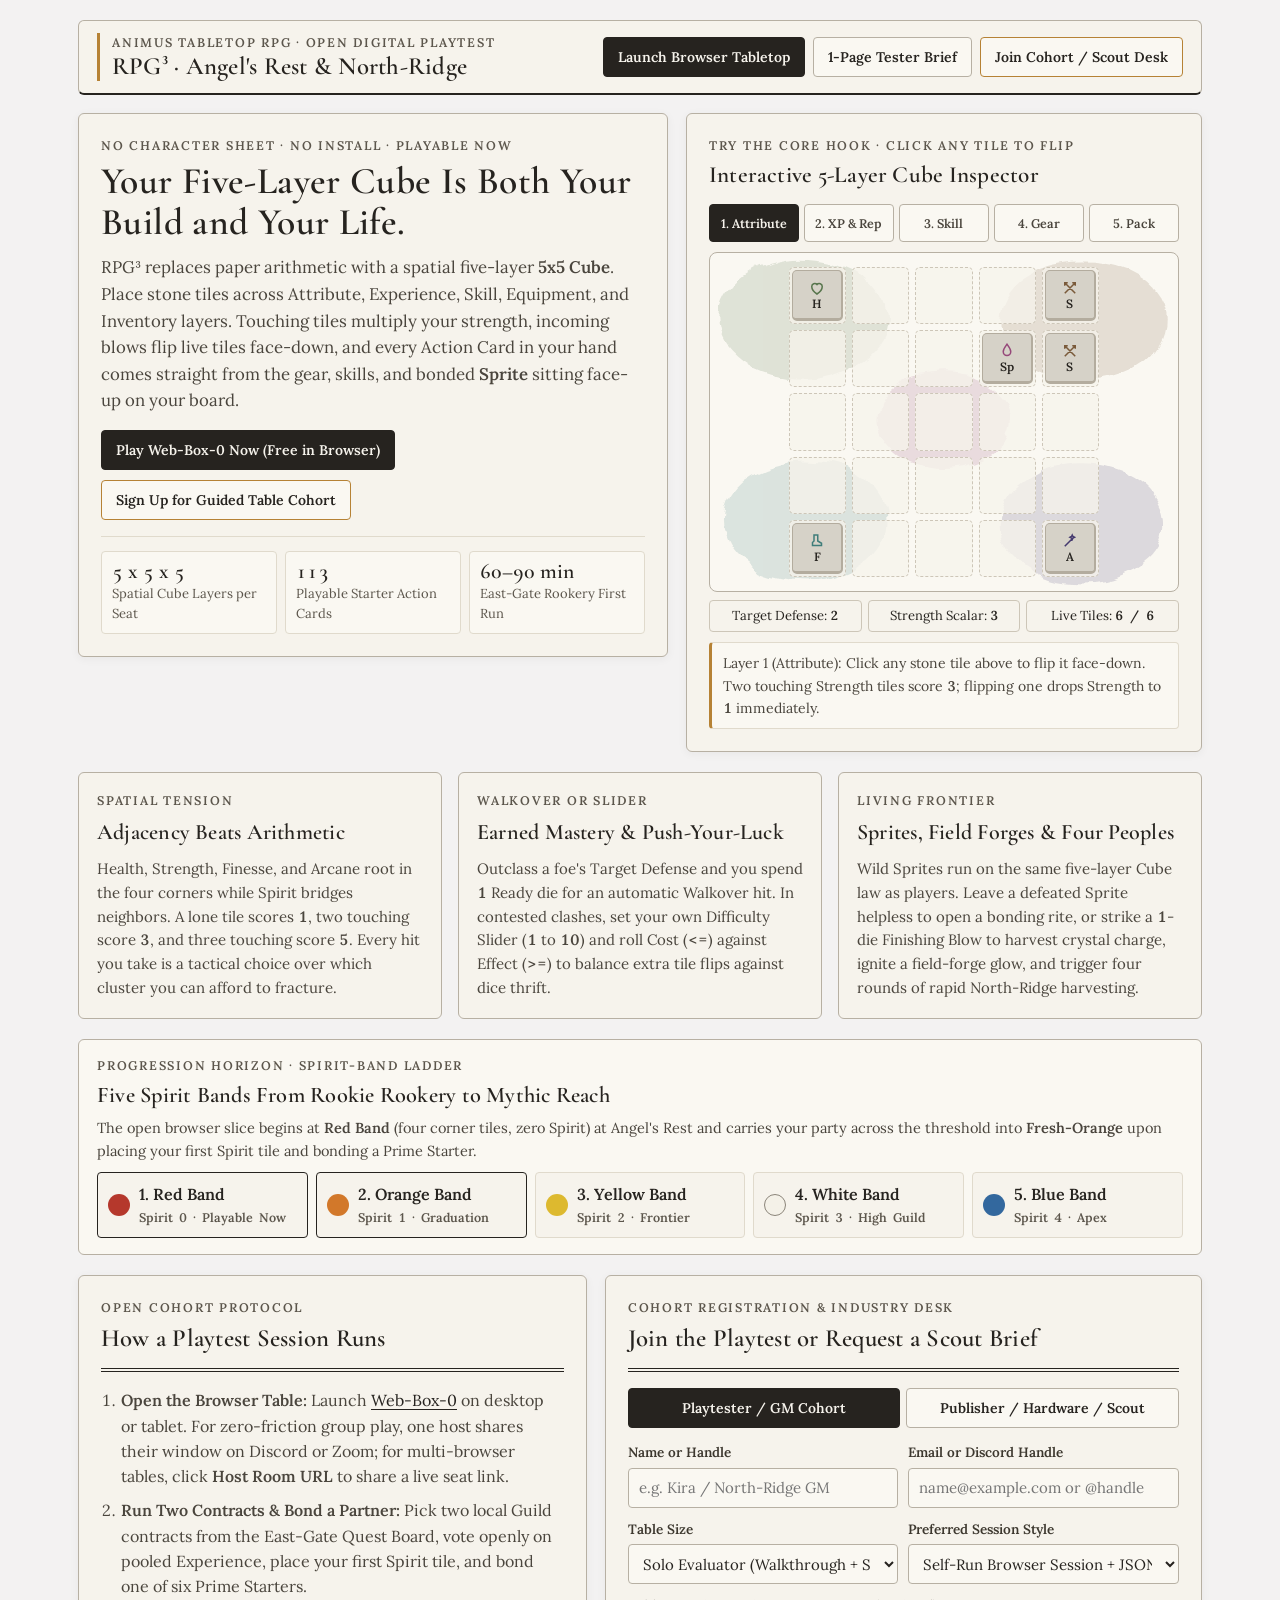
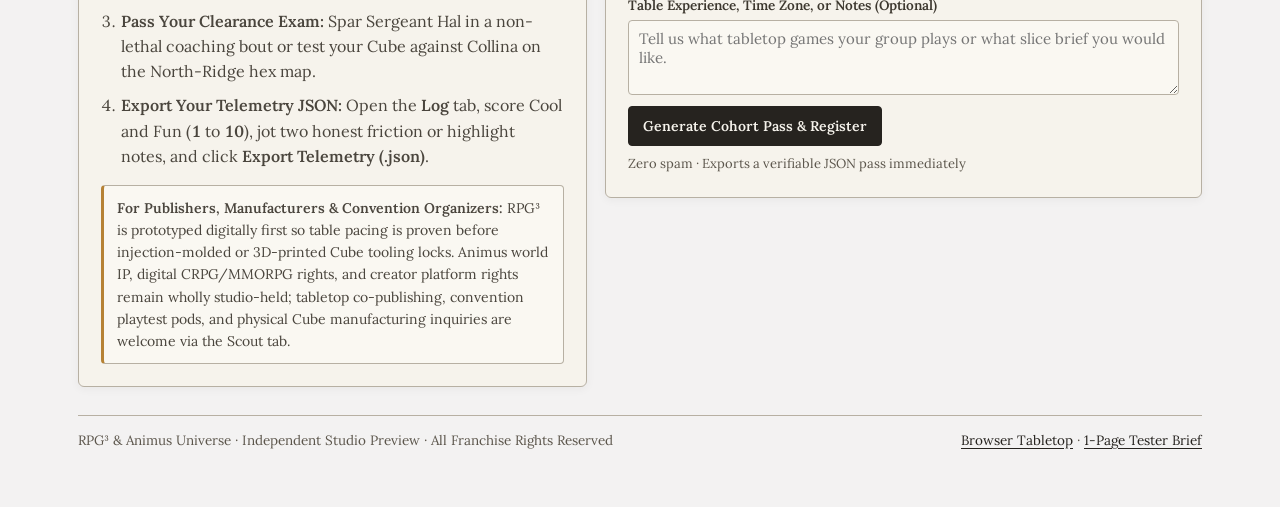
==== join/index.html @ 36eeb9e8 "Deploy RPG³ Web-Box-0 v2.2 + M5 Playtest Funnel (2026-11-26T18:56:14Z)" ====
<!DOCTYPE html>
<html lang="en">
<head>
  <meta charset="utf-8" />
  <meta name="viewport" content="width=device-width, initial-scale=1" />
  <title>RPG³ · Animus Tabletop RPG: Open Browser Playtest &amp; Scout Preview</title>
  <meta
    name="description"
    content="Playtest RPG³ in your browser with zero download. Build on a five-layer 5x5 Cube where tiles are both your stats and your life, bond wild Sprites, and earn East-Gate clearance."
  />
  <link rel="preconnect" href="https://fonts.googleapis.com" />
  <link rel="preconnect" href="https://fonts.gstatic.com" crossorigin />
  <link
    href="https://fonts.googleapis.com/css2?family=Cormorant+Garamond:wght@500;600&amp;family=Lora:ital,wght@0,400;0,500;0,600;1,400&amp;display=swap"
    rel="stylesheet"
  />
  <style>
    /* =========================================================================
       RPG³ Public Playtest & Scout Funnel Stylesheet (docs/20_STYLE_CANON.md v1.12)
       - Fonts: Cormorant Garamond (500, 600) + Lora (400, 500, 600 tnum, italic).
       - Browser Floor: Body >= 15px, Secondary/Controls >= 13px, serif-only typography,
         zero font-weight > 600, zero pure white fills, zero CSS gradients, zero emojis.
       - Antique Gold (#b68235): stroke, rule, and small-caps ornament ONLY.
       - Reserved Spirit-Band hexes: strictly confined to the labeled Band-Ladder box.
       ========================================================================= */
    :root {
      --paper-stock: #f6f3ec;
      --plate-mat: #faf8f2;
      --app-bg: #f3f2f2;
      --tile-stone: #d6d2c8;
      --tile-border: #b3ac9e;
      --frame-line: #b7b0a3;
      --grid-hairline: #cdc6b8;
      --inner-rule: #e0dacc;

      --ink-primary: #26231f;
      --ink-secondary: #4a453d;
      --ink-field: #3d382f;
      --ink-flavor: #5c564c;
      --ink-caption: #8b857a;
      --glyph-spent: #9a958d;
      --accent-gold-stroke: #b68235;

      --attr-h: #57754c;
      --attr-s: #7a5a3a;
      --attr-f: #3f7d7a;
      --attr-a: #453a6e;
      --attr-sp: #96487a;

      --font-display: 'Cormorant Garamond', Georgia, 'Times New Roman', serif;
      --font-body: 'Lora', Georgia, 'Times New Roman', serif;
    }

    *,
    *::before,
    *::after {
      box-sizing: border-box;
    }

    html {
      scroll-behavior: smooth;
    }

    body {
      margin: 0;
      padding: 0;
      background-color: var(--app-bg);
      color: var(--ink-primary);
      font-family: var(--font-body);
      font-size: 16px;
      line-height: 1.58;
      font-weight: 400;
      -webkit-font-smoothing: antialiased;
    }

    h1,
    h2,
    h3,
    h4 {
      font-family: var(--font-display);
      font-weight: 600;
      color: var(--ink-primary);
      margin: 0;
      letter-spacing: 0.01em;
    }

    b,
    strong,
    th {
      font-weight: 600;
    }

    a {
      color: var(--ink-primary);
      text-underline-offset: 3px;
    }

    button,
    input,
    select,
    textarea {
      font-family: var(--font-body);
      font-size: 15px;
      color: var(--ink-primary);
    }

    .tnum {
      font-weight: 600;
      font-variant-numeric: tabular-nums;
      font-feature-settings: 'tnum';
    }

    .page-shell {
      max-width: 1160px;
      margin: 0 auto;
      padding: 20px 18px 56px;
    }

    /* Top Almanac Masthead */
    .top-bar {
      background-color: var(--paper-stock);
      border: 1px solid var(--frame-line);
      border-bottom: 2px solid var(--ink-primary);
      border-radius: 6px;
      padding: 12px 18px;
      display: flex;
      flex-wrap: wrap;
      align-items: center;
      justify-content: space-between;
      gap: 12px;
      margin-bottom: 18px;
    }

    .brand-lockup {
      border-left: 3px solid var(--accent-gold-stroke);
      padding-left: 12px;
    }

    .kicker {
      display: block;
      font-size: 12.5px;
      text-transform: uppercase;
      letter-spacing: 0.14em;
      color: var(--ink-flavor);
      font-weight: 600;
    }

    .brand-title {
      font-size: 1.55rem;
      line-height: 1.12;
    }

    .nav-actions {
      display: flex;
      flex-wrap: wrap;
      gap: 8px;
      align-items: center;
    }

    .btn-canon {
      background-color: var(--plate-mat);
      color: var(--ink-primary);
      border: 1px solid var(--frame-line);
      border-radius: 4px;
      padding: 8px 14px;
      min-height: 40px;
      font-size: 14px;
      font-weight: 600;
      text-decoration: none;
      cursor: pointer;
      display: inline-flex;
      align-items: center;
      justify-content: center;
      gap: 6px;
      transition: background-color 0.14s ease, border-color 0.14s ease;
    }

    .btn-canon:hover {
      background-color: var(--tile-stone);
      border-color: var(--ink-primary);
    }

    .btn-canon-ink {
      background-color: var(--ink-primary);
      color: var(--paper-stock);
      border-color: var(--ink-primary);
    }

    .btn-canon-ink:hover {
      background-color: var(--ink-field);
      color: var(--paper-stock);
      border-color: var(--ink-primary);
    }

    .btn-canon-gold-outline {
      border-color: var(--accent-gold-stroke);
      border-width: 1.5px;
    }

    .btn-canon.is-active {
      background-color: var(--ink-primary);
      color: var(--paper-stock);
      border-color: var(--ink-primary);
    }

    .btn-canon.is-active:hover {
      background-color: var(--ink-field);
      color: var(--paper-stock);
    }

    .double-rule {
      border: 0;
      border-top: 1.5px solid var(--ink-primary);
      border-bottom: 1px solid var(--ink-primary);
      height: 4px;
      margin: 10px 0 16px;
    }

    /* Hero Split: Pitch + Interactive 5-Layer Cube Inspector */
    .hero-grid {
      display: grid;
      grid-template-columns: 1.12fr 0.98fr;
      gap: 18px;
      align-items: start;
      margin-bottom: 20px;
    }

    @media (max-width: 900px) {
      .hero-grid {
        grid-template-columns: 1fr;
      }
    }

    .paper-sheet {
      background-color: var(--paper-stock);
      border: 1px solid var(--frame-line);
      border-radius: 6px;
      padding: 22px;
      box-shadow: 0 2px 10px rgba(38, 35, 31, 0.05);
    }

    .hero-headline {
      font-size: 2.35rem;
      line-height: 1.08;
      margin: 6px 0 12px;
    }

    @media (max-width: 600px) {
      .hero-headline {
        font-size: 1.88rem;
      }
      .paper-sheet {
        padding: 16px;
      }
    }

    .lead-copy {
      font-size: 1.05rem;
      color: var(--ink-secondary);
      margin: 0 0 16px;
    }

    .cta-cluster {
      display: flex;
      flex-wrap: wrap;
      gap: 10px;
      margin: 16px 0;
    }

    .fact-strip {
      display: grid;
      grid-template-columns: repeat(3, 1fr);
      gap: 8px;
      margin-top: 16px;
      padding-top: 14px;
      border-top: 1px solid var(--inner-rule);
    }

    @media (max-width: 540px) {
      .fact-strip {
        grid-template-columns: 1fr;
      }
    }

    .fact-cell {
      background-color: var(--plate-mat);
      border: 1px solid var(--inner-rule);
      border-radius: 4px;
      padding: 8px 10px;
    }

    .fact-val {
      font-family: var(--font-display);
      font-size: 1.35rem;
      font-weight: 600;
      line-height: 1.1;
      color: var(--ink-primary);
    }

    .fact-lbl {
      font-size: 13px;
      color: var(--ink-flavor);
    }

    /* Interactive 5-Layer Cube Inspector */
    .layer-tab-row {
      display: grid;
      grid-template-columns: repeat(5, 1fr);
      gap: 5px;
      margin: 10px 0;
    }

    .layer-tab {
      background-color: var(--plate-mat);
      border: 1px solid var(--frame-line);
      border-radius: 4px;
      padding: 6px 4px;
      min-height: 38px;
      font-size: 12.5px;
      font-weight: 600;
      color: var(--ink-secondary);
      cursor: pointer;
      text-align: center;
    }

    .layer-tab.is-active {
      background-color: var(--ink-primary);
      color: var(--paper-stock);
      border-color: var(--ink-primary);
    }

    .cube-stage {
      position: relative;
      background-color: var(--plate-mat);
      border: 1.5px solid var(--frame-line);
      border-radius: 8px;
      padding: 14px;
      overflow: hidden;
    }

    .cube-wash-bg {
      position: absolute;
      inset: 0;
      width: 100%;
      height: 100%;
      pointer-events: none;
    }

    .cube-grid-interactive {
      position: relative;
      z-index: 2;
      display: grid;
      grid-template-columns: repeat(5, 1fr);
      gap: 6px;
      max-width: 310px;
      aspect-ratio: 1 / 1;
      margin: 0 auto;
    }

    .cube-socket {
      background-color: rgba(246, 243, 236, 0.76);
      border: 1px dashed var(--grid-hairline);
      border-radius: 5px;
      padding: 2px;
      display: flex;
      align-items: center;
      justify-content: center;
      min-height: 48px;
    }

    .stone-tile-btn {
      width: 100%;
      height: 100%;
      background-color: var(--tile-stone);
      border: 1.5px solid var(--tile-border);
      border-bottom-width: 3px;
      border-right-width: 2.5px;
      border-radius: 5px;
      padding: 2px;
      cursor: pointer;
      display: flex;
      flex-direction: column;
      align-items: center;
      justify-content: center;
      gap: 1px;
      transition: background-color 0.12s ease;
    }

    .stone-tile-btn:hover {
      border-color: var(--ink-primary);
    }

    .stone-tile-btn.is-flipped {
      background-color: var(--inner-rule);
      border-style: dashed;
      border-bottom-width: 1.5px;
      border-right-width: 1.5px;
    }

    .tile-code {
      font-size: 12px;
      line-height: 1;
      font-weight: 600;
      color: var(--ink-primary);
    }

    .stone-tile-btn.is-flipped .tile-code {
      color: var(--ink-flavor);
    }

    .inspector-readout {
      margin-top: 10px;
      background-color: var(--plate-mat);
      border: 1px solid var(--inner-rule);
      border-left: 3px solid var(--accent-gold-stroke);
      border-radius: 4px;
      padding: 9px 11px;
      font-size: 14px;
      color: var(--ink-secondary);
    }

    .scalar-readout-row {
      display: grid;
      grid-template-columns: repeat(3, 1fr);
      gap: 6px;
      margin-top: 8px;
    }

    .scalar-pill {
      background-color: var(--paper-stock);
      border: 1px solid var(--grid-hairline);
      border-radius: 4px;
      padding: 5px 8px;
      text-align: center;
      font-size: 13px;
    }

    /* Three Pillars Section */
    .pillars-grid {
      display: grid;
      grid-template-columns: repeat(3, 1fr);
      gap: 16px;
      margin-bottom: 20px;
    }

    @media (max-width: 860px) {
      .pillars-grid {
        grid-template-columns: 1fr;
      }
    }

    .pillar-card {
      background-color: var(--paper-stock);
      border: 1px solid var(--frame-line);
      border-radius: 6px;
      padding: 18px;
    }

    .pillar-card h3 {
      font-size: 1.38rem;
      margin: 4px 0 8px;
    }

    .pillar-card p {
      margin: 0;
      font-size: 15px;
      color: var(--ink-secondary);
    }

    /* Labeled Spirit-Band Ladder Reference Box (20 §9.4 — ONLY legal home for band hexes) */
    .band-ladder-section {
      background-color: var(--plate-mat);
      border: 1px solid var(--frame-line);
      border-radius: 6px;
      padding: 16px 18px;
      margin-bottom: 20px;
    }

    .band-ladder-steps {
      display: grid;
      grid-template-columns: repeat(5, 1fr);
      gap: 8px;
      margin-top: 10px;
    }

    @media (max-width: 720px) {
      .band-ladder-steps {
        grid-template-columns: repeat(2, 1fr);
      }
    }

    .band-step-card {
      background-color: var(--paper-stock);
      border: 1px solid var(--inner-rule);
      border-radius: 4px;
      padding: 9px 10px;
      display: flex;
      align-items: center;
      gap: 9px;
    }

    .band-step-card.is-slice-focus {
      border-color: var(--ink-primary);
      border-width: 1.5px;
    }

    .band-disc {
      width: 22px;
      height: 22px;
      border-radius: 50%;
      flex-shrink: 0;
    }

    /* Playtest Protocol + Dual-Track Funnel Grid */
    .funnel-grid {
      display: grid;
      grid-template-columns: 0.92fr 1.08fr;
      gap: 18px;
      align-items: start;
    }

    @media (max-width: 900px) {
      .funnel-grid {
        grid-template-columns: 1fr;
      }
    }

    .step-list {
      margin: 10px 0 0;
      padding-left: 20px;
      color: var(--ink-secondary);
    }

    .step-list li {
      margin-bottom: 9px;
    }

    .ownership-box {
      margin-top: 16px;
      background-color: var(--plate-mat);
      border: 1px solid var(--frame-line);
      border-left: 3px solid var(--accent-gold-stroke);
      border-radius: 4px;
      padding: 11px 13px;
      font-size: 14px;
      color: var(--ink-secondary);
    }

    .track-tabs {
      display: grid;
      grid-template-columns: 1fr 1fr;
      gap: 6px;
      margin-bottom: 14px;
    }

    .form-grid {
      display: flex;
      flex-direction: column;
      gap: 11px;
    }

    .field-row {
      display: grid;
      grid-template-columns: 1fr 1fr;
      gap: 10px;
    }

    @media (max-width: 560px) {
      .field-row {
        grid-template-columns: 1fr;
      }
    }

    .field-label {
      display: flex;
      flex-direction: column;
      gap: 4px;
      font-size: 13.5px;
      font-weight: 600;
      color: var(--ink-field);
    }

    .input-canon,
    .select-canon,
    .textarea-canon {
      background-color: var(--plate-mat);
      border: 1px solid var(--frame-line);
      border-radius: 4px;
      padding: 8px 10px;
      min-height: 40px;
      width: 100%;
    }

    .input-canon:focus,
    .select-canon:focus,
    .textarea-canon:focus {
      outline: 2px solid var(--ink-primary);
      outline-offset: 1px;
    }

    .receipt-box {
      margin-top: 14px;
      background-color: var(--plate-mat);
      border: 1.5px solid var(--ink-primary);
      border-radius: 5px;
      padding: 13px 15px;
      font-size: 14px;
    }

    .receipt-pre {
      background-color: var(--paper-stock);
      border: 1px solid var(--grid-hairline);
      border-radius: 4px;
      padding: 9px 11px;
      font-size: 13px;
      overflow-x: auto;
      white-space: pre-wrap;
      margin: 8px 0;
    }

    .site-footer {
      margin-top: 28px;
      padding-top: 14px;
      border-top: 1px solid var(--frame-line);
      display: flex;
      flex-wrap: wrap;
      justify-content: space-between;
      gap: 10px;
      font-size: 13.5px;
      color: var(--ink-flavor);
    }
  </style>
</head>
<body>
  <!-- Hidden SVG Filter Definition: 20 §5 Organic Watercolor Wash (seed=17 recorded, behind Cube plate only, never under text) -->
  <svg width="0" height="0" style="position: absolute" aria-hidden="true">
    <defs>
      <filter id="rpg3-watercolor-wash" x="-10%" y="-10%" width="120%" height="120%">
        <feTurbulence type="fractalNoise" baseFrequency="0.035" numOctaves="3" seed="17" result="noise" />
        <feDisplacementMap in="SourceGraphic" in2="noise" scale="14" xChannelSelector="R" yChannelSelector="G" />
      </filter>
    </defs>
  </svg>

  <div class="page-shell">
    <!-- ==================== TOP MASTHEAD ==================== -->
    <header class="top-bar">
      <div class="brand-lockup">
        <span class="kicker">ANIMUS TABLETOP RPG · OPEN DIGITAL PLAYTEST</span>
        <h1 class="brand-title">RPG³ · Angel's Rest &amp; North-Ridge</h1>
      </div>
      <nav class="nav-actions" aria-label="Primary Playtest Navigation">
        <a class="btn-canon btn-canon-ink" href="https://anima7ed.github.io/rpg-cubed-playtest/">
          Launch Browser Tabletop
        </a>
        <a class="btn-canon" href="https://anima7ed.github.io/rpg-cubed-playtest/M5_TESTER_BRIEF.md">
          1-Page Tester Brief
        </a>
        <a class="btn-canon btn-canon-gold-outline" href="#signup">
          Join Cohort / Scout Desk
        </a>
      </nav>
    </header>

    <!-- ==================== HERO & INTERACTIVE 5-LAYER CUBE ==================== -->
    <section class="hero-grid" aria-label="RPG Cubed Overview and Interactive Cube">
      <div class="paper-sheet">
        <span class="kicker">NO CHARACTER SHEET · NO INSTALL · PLAYABLE NOW</span>
        <h2 class="hero-headline">Your Five-Layer Cube Is Both Your Build and Your Life.</h2>
        <p class="lead-copy">
          RPG³ replaces paper arithmetic with a spatial five-layer <strong>5x5 Cube</strong>.
          Place stone tiles across Attribute, Experience, Skill, Equipment, and Inventory layers.
          Touching tiles multiply your strength, incoming blows flip live tiles face-down, and
          every Action Card in your hand comes straight from the gear, skills, and bonded
          <strong>Sprite</strong> sitting face-up on your board.
        </p>

        <div class="cta-cluster">
          <a class="btn-canon btn-canon-ink" href="https://anima7ed.github.io/rpg-cubed-playtest/">
            Play Web-Box-0 Now (Free in Browser)
          </a>
          <a class="btn-canon btn-canon-gold-outline" href="#signup">
            Sign Up for Guided Table Cohort
          </a>
        </div>

        <div class="fact-strip">
          <div class="fact-cell">
            <div class="fact-val tnum">5 x 5 x 5</div>
            <div class="fact-lbl">Spatial Cube Layers per Seat</div>
          </div>
          <div class="fact-cell">
            <div class="fact-val tnum">113</div>
            <div class="fact-lbl">Playable Starter Action Cards</div>
          </div>
          <div class="fact-cell">
            <div class="fact-val tnum">60–90 min</div>
            <div class="fact-lbl">East-Gate Rookery First Run</div>
          </div>
        </div>
      </div>

      <!-- Interactive 5-Layer Cube Preview -->
      <div class="paper-sheet">
        <span class="kicker">TRY THE CORE HOOK · CLICK ANY TILE TO FLIP</span>
        <h2 style="font-size: 1.45rem; margin-top: 2px">Interactive 5-Layer Cube Inspector</h2>

        <div class="layer-tab-row" role="tablist" aria-label="Cube Layer Selector">
          <button type="button" class="layer-tab is-active" data-layer="attribute">1. Attribute</button>
          <button type="button" class="layer-tab" data-layer="xp">2. XP &amp; Rep</button>
          <button type="button" class="layer-tab" data-layer="skill">3. Skill</button>
          <button type="button" class="layer-tab" data-layer="equipment">4. Gear</button>
          <button type="button" class="layer-tab" data-layer="inventory">5. Pack</button>
        </div>

        <div class="cube-stage">
          <!-- Watercolor wash strictly behind glyph/grid plate (seed=17), never under prose -->
          <svg class="cube-wash-bg" viewBox="0 0 360 360" preserveAspectRatio="none" aria-hidden="true">
            <g filter="url(#rpg3-watercolor-wash)" opacity="0.16">
              <circle cx="72" cy="70" r="64" fill="#57754c" />
              <circle cx="288" cy="72" r="64" fill="#7a5a3a" />
              <circle cx="74" cy="286" r="64" fill="#3f7d7a" />
              <circle cx="286" cy="288" r="64" fill="#453a6e" />
              <circle cx="180" cy="178" r="52" fill="#96487a" />
            </g>
          </svg>

          <div id="interactive-cube-grid" class="cube-grid-interactive" aria-label="Interactive 5 by 5 Cube Grid"></div>
        </div>

        <div class="scalar-readout-row" id="scalar-readout-row">
          <div class="scalar-pill">
            Target Defense: <span class="tnum" id="readout-def">2</span>
          </div>
          <div class="scalar-pill">
            Strength Scalar: <span class="tnum" id="readout-str">3</span>
          </div>
          <div class="scalar-pill">
            Live Tiles: <span class="tnum" id="readout-life">6 / 6</span>
          </div>
        </div>

        <div class="inspector-readout" id="layer-caption">
          Click any placed stone tile above to simulate taking a hit or stowing gear. Two touching
          Strength tiles score <strong>3</strong>; flipping one drops Strength to <strong>1</strong> immediately.
        </div>
      </div>
    </section>

    <!-- ==================== THREE TABLE PILLARS ==================== -->
    <section class="pillars-grid" aria-label="Core Game Pillars">
      <article class="pillar-card">
        <span class="kicker">SPATIAL TENSION</span>
        <h3>Adjacency Beats Arithmetic</h3>
        <p>
          Health, Strength, Finesse, and Arcane root in the four corners while Spirit bridges
          neighbors. A lone tile scores <span class="tnum">1</span>, two touching score
          <span class="tnum">3</span>, and three touching score <span class="tnum">5</span>.
          Every hit you take is a tactical choice over which cluster you can afford to fracture.
        </p>
      </article>

      <article class="pillar-card">
        <span class="kicker">WALKOVER OR SLIDER</span>
        <h3>Earned Mastery &amp; Push-Your-Luck</h3>
        <p>
          Outclass a foe's Target Defense and you spend <span class="tnum">1</span> Ready die for
          an automatic Walkover hit. In contested clashes, set your own Difficulty Slider
          (<span class="tnum">1</span> to <span class="tnum">10</span>) and roll Cost
          (<span class="tnum">&lt;=</span>) against Effect (<span class="tnum">&gt;=</span>) to
          balance extra tile flips against dice thrift.
        </p>
      </article>

      <article class="pillar-card">
        <span class="kicker">LIVING FRONTIER</span>
        <h3>Sprites, Field Forges &amp; Four Peoples</h3>
        <p>
          Wild Sprites run on the same five-layer Cube law as players. Leave a defeated Sprite
          helpless to open a bonding rite, or strike a <span class="tnum">1</span>-die Finishing
          Blow to harvest crystal charge, ignite a field-forge glow, and trigger four rounds of
          rapid North-Ridge harvesting.
        </p>
      </article>
    </section>

    <!-- ==================== LABELED SPIRIT-BAND LADDER (20 §9.4) ==================== -->
    <section class="band-ladder-section" aria-label="Spirit-Band Progression Ladder">
      <span class="kicker">PROGRESSION HORIZON · SPIRIT-BAND LADDER</span>
      <h2 style="font-size: 1.4rem; margin-top: 2px">
        Five Spirit Bands From Rookie Rookery to Mythic Reach
      </h2>
      <p style="margin: 4px 0 0; font-size: 14.5px; color: var(--ink-secondary)">
        The open browser slice begins at <strong>Red Band</strong> (four corner tiles, zero Spirit)
        at Angel's Rest and carries your party across the threshold into <strong>Fresh-Orange</strong>
        upon placing your first Spirit tile and bonding a Prime Starter.
      </p>

      <div class="band-ladder-steps">
        <div class="band-step-card is-slice-focus">
          <span class="band-disc" style="background-color: #b5382c"></span>
          <div>
            <strong>1. Red Band</strong>
            <div style="font-size: 12.5px; color: var(--ink-flavor)" class="tnum">Spirit 0 · Playable Now</div>
          </div>
        </div>
        <div class="band-step-card is-slice-focus">
          <span class="band-disc" style="background-color: #d2782a"></span>
          <div>
            <strong>2. Orange Band</strong>
            <div style="font-size: 12.5px; color: var(--ink-flavor)" class="tnum">Spirit 1 · Graduation</div>
          </div>
        </div>
        <div class="band-step-card">
          <span class="band-disc" style="background-color: #ddb92f"></span>
          <div>
            <strong>3. Yellow Band</strong>
            <div style="font-size: 12.5px; color: var(--ink-flavor)" class="tnum">Spirit 2 · Frontier</div>
          </div>
        </div>
        <div class="band-step-card">
          <span class="band-disc" style="background-color: #f4f1e8; border: 1.5px solid #8b857a"></span>
          <div>
            <strong>4. White Band</strong>
            <div style="font-size: 12.5px; color: var(--ink-flavor)" class="tnum">Spirit 3 · High Guild</div>
          </div>
        </div>
        <div class="band-step-card">
          <span class="band-disc" style="background-color: #33689e"></span>
          <div>
            <strong>5. Blue Band</strong>
            <div style="font-size: 12.5px; color: var(--ink-flavor)" class="tnum">Spirit 4 · Apex</div>
          </div>
        </div>
      </div>
    </section>

    <!-- ==================== PLAYTEST LOOP & SIGNUP / SCOUT FUNNEL ==================== -->
    <section id="signup" class="funnel-grid" aria-label="Playtest Cohort and Industry Scout Registration">
      <div class="paper-sheet">
        <span class="kicker">OPEN COHORT PROTOCOL</span>
        <h2 style="font-size: 1.55rem; margin-top: 2px">How a Playtest Session Runs</h2>
        <hr class="double-rule" />

        <ol class="step-list">
          <li>
            <strong>Open the Browser Table:</strong> Launch
            <a href="https://anima7ed.github.io/rpg-cubed-playtest/">Web-Box-0</a> on desktop or
            tablet. For zero-friction group play, one host shares their window on Discord or Zoom;
            for multi-browser tables, click <strong>Host Room URL</strong> to share a live seat link.
          </li>
          <li>
            <strong>Run Two Contracts &amp; Bond a Partner:</strong> Pick two local Guild contracts
            from the East-Gate Quest Board, vote openly on pooled Experience, place your first
            Spirit tile, and bond one of six Prime Starters.
          </li>
          <li>
            <strong>Pass Your Clearance Exam:</strong> Spar Sergeant Hal in a non-lethal coaching
            bout or test your Cube against Collina on the North-Ridge hex map.
          </li>
          <li>
            <strong>Export Your Telemetry JSON:</strong> Open the <strong>Log</strong> tab, score
            Cool and Fun (<span class="tnum">1</span> to <span class="tnum">10</span>), jot two
            honest friction or highlight notes, and click <strong>Export Telemetry (.json)</strong>.
          </li>
        </ol>

        <div class="ownership-box">
          <strong>For Publishers, Manufacturers &amp; Convention Organizers:</strong>
          RPG³ is prototyped digitally first so table pacing is proven before injection-molded or
          3D-printed Cube tooling locks. Animus world IP, digital CRPG/MMORPG rights, and creator
          platform rights remain wholly studio-held; tabletop co-publishing, convention playtest
          pods, and physical Cube manufacturing inquiries are welcome via the Scout tab.
        </div>
      </div>

      <div class="paper-sheet">
        <span class="kicker">COHORT REGISTRATION &amp; INDUSTRY DESK</span>
        <h2 style="font-size: 1.55rem; margin-top: 2px">Join the Playtest or Request a Scout Brief</h2>
        <hr class="double-rule" />

        <div class="track-tabs" role="tablist" aria-label="Signup Track">
          <button type="button" id="tab-tester" class="btn-canon is-active" data-track="playtester">
            Playtester / GM Cohort
          </button>
          <button type="button" id="tab-scout" class="btn-canon" data-track="scout">
            Publisher / Hardware / Scout
          </button>
        </div>

        <form id="m5-funnel-form" class="form-grid">
          <div class="field-row">
            <label class="field-label">
              <span>Name or Handle</span>
              <input
                type="text"
                id="f-name"
                class="input-canon"
                required
                placeholder="e.g. Kira / North-Ridge GM"
              />
            </label>
            <label class="field-label">
              <span>Email or Discord Handle</span>
              <input
                type="text"
                id="f-contact"
                class="input-canon"
                required
                placeholder="name@example.com or @handle"
              />
            </label>
          </div>

          <!-- Playtester-specific fields -->
          <div id="tester-fields" class="field-row">
            <label class="field-label">
              <span>Table Size</span>
              <select id="f-group-size" class="select-canon">
                <option value="solo-eval">Solo Evaluator (Walkthrough + Sandbox)</option>
                <option value="duo-2-3">Small Table (2 to 3 Players)</option>
                <option value="full-table-4-plus">Full Group (GM + 3 to 4 Players)</option>
                <option value="club-convention">University Club / Convention Pod</option>
              </select>
            </label>
            <label class="field-label">
              <span>Preferred Session Style</span>
              <select id="f-session-style" class="select-canon">
                <option value="self-run">Self-Run Browser Session + JSON Export</option>
                <option value="hosted-discord">Guided Studio Discord Table</option>
                <option value="both">Either Self-Run or Guided</option>
              </select>
            </label>
          </div>

          <!-- Scout-specific fields -->
          <div id="scout-fields" class="field-row" style="display: none">
            <label class="field-label">
              <span>Studio, Publisher, or Outlet</span>
              <input
                type="text"
                id="f-org"
                class="input-canon"
                placeholder="Organization or publication"
              />
            </label>
            <label class="field-label">
              <span>Conversation Lane</span>
              <select id="f-scout-lane" class="select-canon">
                <option value="ttrpg-publishing">Tabletop Distribution / Co-Publishing (IP Retained)</option>
                <option value="physical-cube-mfg">Physical 5x5x5 Cube Tooling &amp; Manufacturing</option>
                <option value="convention-press">Convention Playtest Pods / Creator Coverage</option>
                <option value="strategic-partner">Walk-Away Franchise / Investor Inquiry</option>
              </select>
            </label>
          </div>

          <label class="field-label">
            <span id="notes-label">Table Experience, Time Zone, or Notes (Optional)</span>
            <textarea
              id="f-notes"
              rows="3"
              class="textarea-canon"
              placeholder="Tell us what tabletop games your group plays or what slice brief you would like."
            ></textarea>
          </label>

          <div style="display: flex; flex-wrap: wrap; gap: 8px; align-items: center; justify-content: space-between">
            <button type="submit" class="btn-canon btn-canon-ink">
              Generate Cohort Pass &amp; Register
            </button>
            <span style="font-size: 13px; color: var(--ink-flavor)">
              Zero spam · Exports a verifiable JSON pass immediately
            </span>
          </div>
        </form>

        <div id="signup-receipt" class="receipt-box" style="display: none" role="status">
          <strong id="receipt-headline">Registration Pass Ready</strong>
          <p id="receipt-sub" style="margin: 4px 0 6px; color: var(--ink-secondary)">
            Your registration packet is saved locally in this browser. Copy or download it below to
            drop into the playtest channel alongside your exported session telemetry.
          </p>
          <pre id="receipt-json" class="receipt-pre"></pre>
          <div style="display: flex; flex-wrap: wrap; gap: 8px">
            <button type="button" id="btn-copy-pass" class="btn-canon btn-canon-ink">
              Copy Pass to Clipboard
            </button>
            <button type="button" id="btn-download-pass" class="btn-canon btn-canon-gold-outline">
              Download Pass (.json)
            </button>
            <a id="btn-launch-after-signup" class="btn-canon" href="https://anima7ed.github.io/rpg-cubed-playtest/">
              Open Web-Box-0 Table
            </a>
          </div>
        </div>
      </div>
    </section>

    <footer class="site-footer">
      <span>RPG³ &amp; Animus Universe · Independent Studio Preview · All Franchise Rights Reserved</span>
      <span>
        <a href="https://anima7ed.github.io/rpg-cubed-playtest/">Browser Tabletop</a> ·
        <a href="https://anima7ed.github.io/rpg-cubed-playtest/M5_TESTER_BRIEF.md">1-Page Tester Brief</a>
      </span>
    </footer>
  </div>

  <script>
    (function () {
      // Optional webhook endpoint (e.g. Formspree or Cloudflare Worker) when configured at deploy time
      var SIGNUP_ENDPOINT = window.RPG3_SIGNUP_ENDPOINT || '';

      var ATTR_META = {
        H: { label: 'Health', color: '#57754c' },
        S: { label: 'Strength', color: '#7a5a3a' },
        F: { label: 'Finesse', color: '#3f7d7a' },
        A: { label: 'Arcane', color: '#453a6e' },
        Sp: { label: 'Spirit', color: '#96487a' }
      };

      // Interactive 5-Layer Cube Demo State (Fresh-Orange Petranite Vanguard example)
      var attrCells = [
        { r: 0, c: 0, code: 'H', name: 'Health Corner', flipped: false },
        { r: 0, c: 4, code: 'S', name: 'Strength Corner', flipped: false },
        { r: 1, c: 4, code: 'S', name: 'Strength Tile #2', flipped: false },
        { r: 4, c: 0, code: 'F', name: 'Finesse Corner', flipped: false },
        { r: 4, c: 4, code: 'A', name: 'Arcane Corner', flipped: false },
        { r: 1, c: 3, code: 'Sp', name: 'First Spirit Tile', flipped: false }
      ];

      var otherLayers = {
        xp: {
          caption: 'Layer 2 (Experience & Reputation): Party-pooled contract Experience and Guild Reputation sit here until spent on Skills, Talents, or quartermaster stock.',
          tiles: [
            { r: 0, c: 4, code: 'XP', color: '#7a5a3a', flipped: false },
            { r: 1, c: 4, code: 'XP', color: '#7a5a3a', flipped: false },
            { r: 2, c: 2, code: 'REP', color: '#3d382f', flipped: false }
          ]
        },
        skill: {
          caption: 'Layer 3 (Skill): Face-up Skills deal Action Cards into your hand. Click a Skill tile to test its 0-die Deliberate Flip Burst (restores on Site Break).',
          tiles: [
            { r: 0, c: 4, code: 'WPN', color: '#7a5a3a', flipped: false },
            { r: 0, c: 0, code: 'SHD', color: '#57754c', flipped: false }
          ]
        },
        equipment: {
          caption: 'Layer 4 (Equipment): At most 2 Active Hands stay face-up at once. Flip Buckler or Cudgel face-down to stow it or absorb 1 incoming hit via Soak.',
          tiles: [
            { r: 0, c: 0, code: 'CDG', color: '#7a5a3a', flipped: false },
            { r: 0, c: 1, code: 'BCK', color: '#57754c', flipped: false },
            { r: 0, c: 3, code: 'PCK', color: '#4a453d', flipped: false },
            { r: 0, c: 4, code: 'PCK', color: '#4a453d', flipped: false }
          ]
        },
        inventory: {
          caption: 'Layer 5 (Inventory): Holds field poultices, raw North-Ridge harvest stock, Arcane Crystals, and your 1x1 Keepsake Blank.',
          tiles: [
            { r: 0, c: 0, code: 'SLV', color: '#57754c', flipped: false },
            { r: 0, c: 1, code: 'CRY', color: '#453a6e', flipped: false },
            { r: 1, c: 0, code: 'KPK', color: '#3d382f', flipped: false }
          ]
        }
      };

      var currentLayer = 'attribute';
      var gridEl = document.getElementById('interactive-cube-grid');
      var captionEl = document.getElementById('layer-caption');
      var defEl = document.getElementById('readout-def');
      var strEl = document.getElementById('readout-str');
      var lifeEl = document.getElementById('readout-life');

      function glyphSvg(code, color, isFlipped) {
        var stroke = isFlipped ? '#9a958d' : color;
        if (code === 'H') {
          return '<svg width="18" height="18" viewBox="0 0 24 24" fill="none" stroke="' + stroke + '" stroke-width="2"><path d="M12 20s-7-4.4-7-10a4 4 0 0 1 7-2.6A4 4 0 0 1 19 10c0 5.6-7 10-7 10z"/></svg>';
        }
        if (code === 'S') {
          return '<svg width="18" height="18" viewBox="0 0 24 24" fill="none" stroke="' + stroke + '" stroke-width="2"><path d="M5 19L19 5M15 5h4v4M9 5H5v4M19 19L5 5"/></svg>';
        }
        if (code === 'F') {
          return '<svg width="18" height="18" viewBox="0 0 24 24" fill="none" stroke="' + stroke + '" stroke-width="2"><path d="M8 4h5v8l5 3v3H6v-4l2-2V4z"/></svg>';
        }
        if (code === 'A') {
          return '<svg width="18" height="18" viewBox="0 0 24 24" fill="none" stroke="' + stroke + '" stroke-width="2"><path d="M5 19L17 7M15 4l1 2 2 1-2 1-1 2-1-2-2-1 2-1 1-2z"/></svg>';
        }
        if (code === 'Sp') {
          return '<svg width="18" height="18" viewBox="0 0 24 24" fill="none" stroke="' + stroke + '" stroke-width="2"><path d="M12 3c2.5 3.5 5 6.2 5 10a5 5 0 0 1-10 0c0-3.8 2.5-6.5 5-10z"/></svg>';
        }
        return '<svg width="16" height="16" viewBox="0 0 24 24" fill="none" stroke="' + stroke + '" stroke-width="2"><rect x="5" y="5" width="14" height="14" rx="2"/></svg>';
      }

      function computeLiveScalars() {
        var liveH = attrCells.filter(function (t) { return t.code === 'H' && !t.flipped; }).length;
        var liveSList = attrCells.filter(function (t) { return t.code === 'S' && !t.flipped; });
        var sEdges = liveSList.length === 2 ? 1 : 0;
        var sScalar = liveSList.length + sEdges;
        var bucklerUp = !otherLayers.equipment.tiles[1].flipped;
        var totalLive = attrCells.filter(function (t) { return !t.flipped; }).length;
        defEl.textContent = String(liveH + (bucklerUp ? 1 : 0));
        strEl.textContent = String(sScalar);
        lifeEl.textContent = String(totalLive) + ' / ' + String(attrCells.length);
      }

      function renderGrid() {
        gridEl.innerHTML = '';
        var activeList = currentLayer === 'attribute' ? attrCells : otherLayers[currentLayer].tiles;

        for (var r = 0; r < 5; r++) {
          for (var c = 0; c < 5; c++) {
            var socket = document.createElement('div');
            socket.className = 'cube-socket';
            var found = null;
            for (var i = 0; i < activeList.length; i++) {
              if (activeList[i].r === r && activeList[i].c === c) {
                found = activeList[i];
                break;
              }
            }
            if (found) {
              var btn = document.createElement('button');
              btn.type = 'button';
              btn.className = 'stone-tile-btn' + (found.flipped ? ' is-flipped' : '');
              var col = currentLayer === 'attribute' ? ATTR_META[found.code].color : found.color;
              btn.title = 'Click to flip or restore tile (' + found.code + ')';
              btn.innerHTML =
                glyphSvg(found.code, col, found.flipped) +
                '<span class="tile-code">' + (found.flipped ? 'FLIP' : found.code) + '</span>';
              (function (tileRef) {
                btn.addEventListener('click', function () {
                  tileRef.flipped = !tileRef.flipped;
                  renderGrid();
                });
              })(found);
              socket.appendChild(btn);
            }
            gridEl.appendChild(socket);
          }
        }

        computeLiveScalars();
        if (currentLayer === 'attribute') {
          captionEl.innerHTML =
            'Layer 1 (Attribute): Click any stone tile above to flip it face-down. Two touching Strength tiles score <strong class="tnum">3</strong>; flipping one drops Strength to <strong class="tnum">1</strong> immediately.';
        } else {
          captionEl.textContent = otherLayers[currentLayer].caption;
        }
      }

      var layerBtns = document.querySelectorAll('.layer-tab');
      for (var b = 0; b < layerBtns.length; b++) {
        layerBtns[b].addEventListener('click', function (ev) {
          var targetLayer = ev.currentTarget.getAttribute('data-layer');
          if (!targetLayer) return;
          currentLayer = targetLayer;
          for (var j = 0; j < layerBtns.length; j++) {
            layerBtns[j].classList.toggle('is-active', layerBtns[j] === ev.currentTarget);
          }
          renderGrid();
        });
      }
      renderGrid();

      // Dual-Track Signup Form Logic
      var activeTrack = 'playtester';
      var tabTester = document.getElementById('tab-tester');
      var tabScout = document.getElementById('tab-scout');
      var testerFields = document.getElementById('tester-fields');
      var scoutFields = document.getElementById('scout-fields');
      var notesLabel = document.getElementById('notes-label');
      var lastPayload = null;

      function setTrack(track) {
        activeTrack = track;
        tabTester.classList.toggle('is-active', track === 'playtester');
        tabScout.classList.toggle('is-active', track === 'scout');
        testerFields.style.display = track === 'playtester' ? 'grid' : 'none';
        scoutFields.style.display = track === 'scout' ? 'grid' : 'none';
        notesLabel.textContent =
          track === 'playtester'
            ? 'Table Experience, Time Zone, or Notes (Optional)'
            : 'Brief Request, Timeline, or Meeting Window (Optional)';
      }

      tabTester.addEventListener('click', function () { setTrack('playtester'); });
      tabScout.addEventListener('click', function () { setTrack('scout'); });

      var form = document.getElementById('m5-funnel-form');
      var receiptBox = document.getElementById('signup-receipt');
      var receiptJson = document.getElementById('receipt-json');
      var receiptHeadline = document.getElementById('receipt-headline');
      var btnCopy = document.getElementById('btn-copy-pass');
      var btnDownload = document.getElementById('btn-download-pass');

      form.addEventListener('submit', function (e) {
        e.preventDefault();
        var nameVal = document.getElementById('f-name').value.trim();
        var contactVal = document.getElementById('f-contact').value.trim();
        if (!nameVal || !contactVal) return;

        var payload = {
          passSchema: 'rpg3-m5-funnel-v1',
          registeredAt: new Date().toISOString(),
          track: activeTrack,
          name: nameVal,
          contact: contactVal,
          groupSize: activeTrack === 'playtester' ? document.getElementById('f-group-size').value : undefined,
          sessionStyle: activeTrack === 'playtester' ? document.getElementById('f-session-style').value : undefined,
          organization: activeTrack === 'scout' ? document.getElementById('f-org').value.trim() : undefined,
          conversationLane: activeTrack === 'scout' ? document.getElementById('f-scout-lane').value : undefined,
          notes: document.getElementById('f-notes').value.trim() || undefined,
          playtestUrl: 'https://anima7ed.github.io/rpg-cubed-playtest/'
        };
        lastPayload = payload;

        try {
          var existing = JSON.parse(localStorage.getItem('rpg3_m5_registrations_v1') || '[]');
          existing.unshift(payload);
          localStorage.setItem('rpg3_m5_registrations_v1', JSON.stringify(existing.slice(0, 20)));
        } catch (_err) {
          // Ignore storage restrictions in private browsing
        }

        if (SIGNUP_ENDPOINT) {
          fetch(SIGNUP_ENDPOINT, {
            method: 'POST',
            headers: { 'Content-Type': 'application/json' },
            body: JSON.stringify(payload)
          }).catch(function () {});
        }

        receiptHeadline.textContent =
          activeTrack === 'playtester'
            ? 'Playtester Cohort Pass Generated'
            : 'Industry & Scout Inquiry Packet Generated';
        receiptJson.textContent = JSON.stringify(payload, null, 2);
        receiptBox.style.display = 'block';
      });

      btnCopy.addEventListener('click', function () {
        if (!lastPayload || !navigator.clipboard) return;
        navigator.clipboard.writeText(JSON.stringify(lastPayload, null, 2)).then(function () {
          btnCopy.textContent = 'Copied to Clipboard';
          setTimeout(function () {
            btnCopy.textContent = 'Copy Pass to Clipboard';
          }, 2000);
        });
      });

      btnDownload.addEventListener('click', function () {
        if (!lastPayload) return;
        var blob = new Blob([JSON.stringify(lastPayload, null, 2)], {
          type: 'application/json;charset=utf-8'
        });
        var url = URL.createObjectURL(blob);
        var a = document.createElement('a');
        a.href = url;
        a.download = 'rpg3-m5-' + lastPayload.track + '-pass.json';
        a.click();
        URL.revokeObjectURL(url);
      });
    })();
  </script>
</body>
</html>
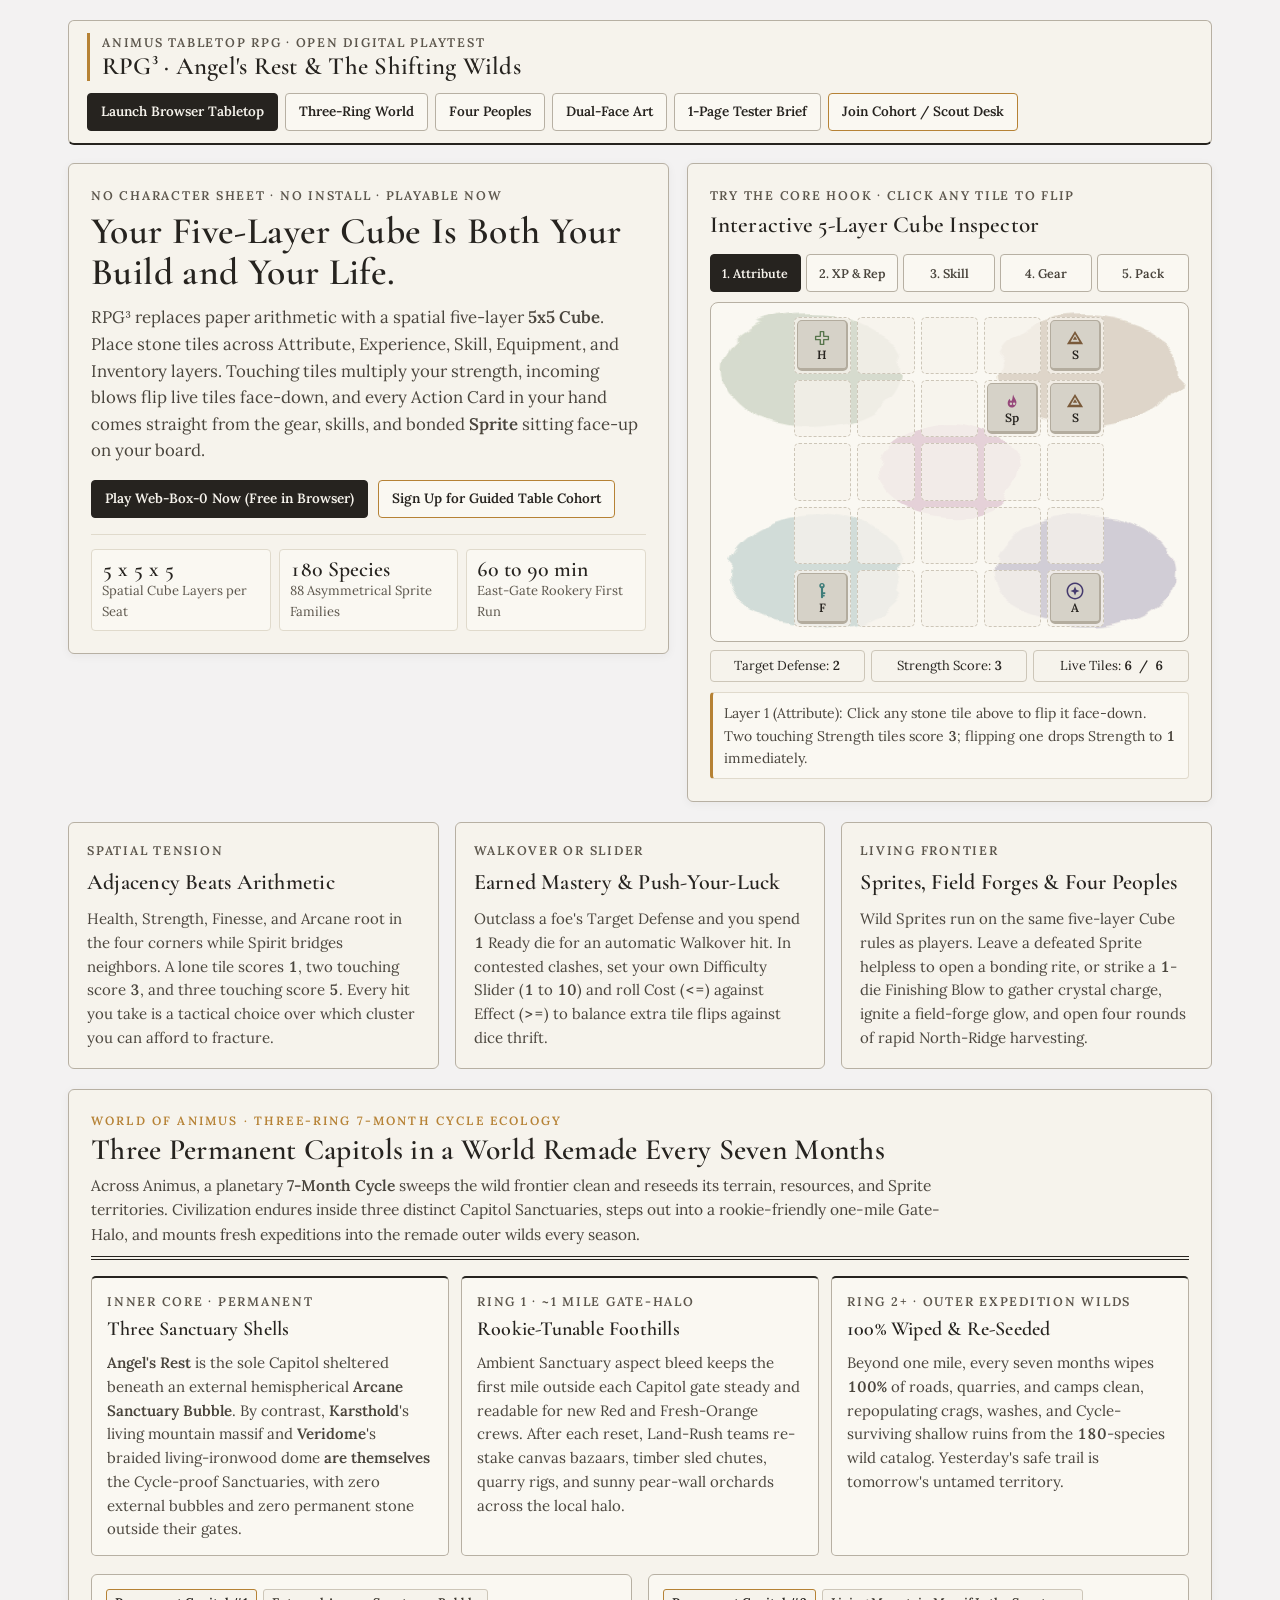
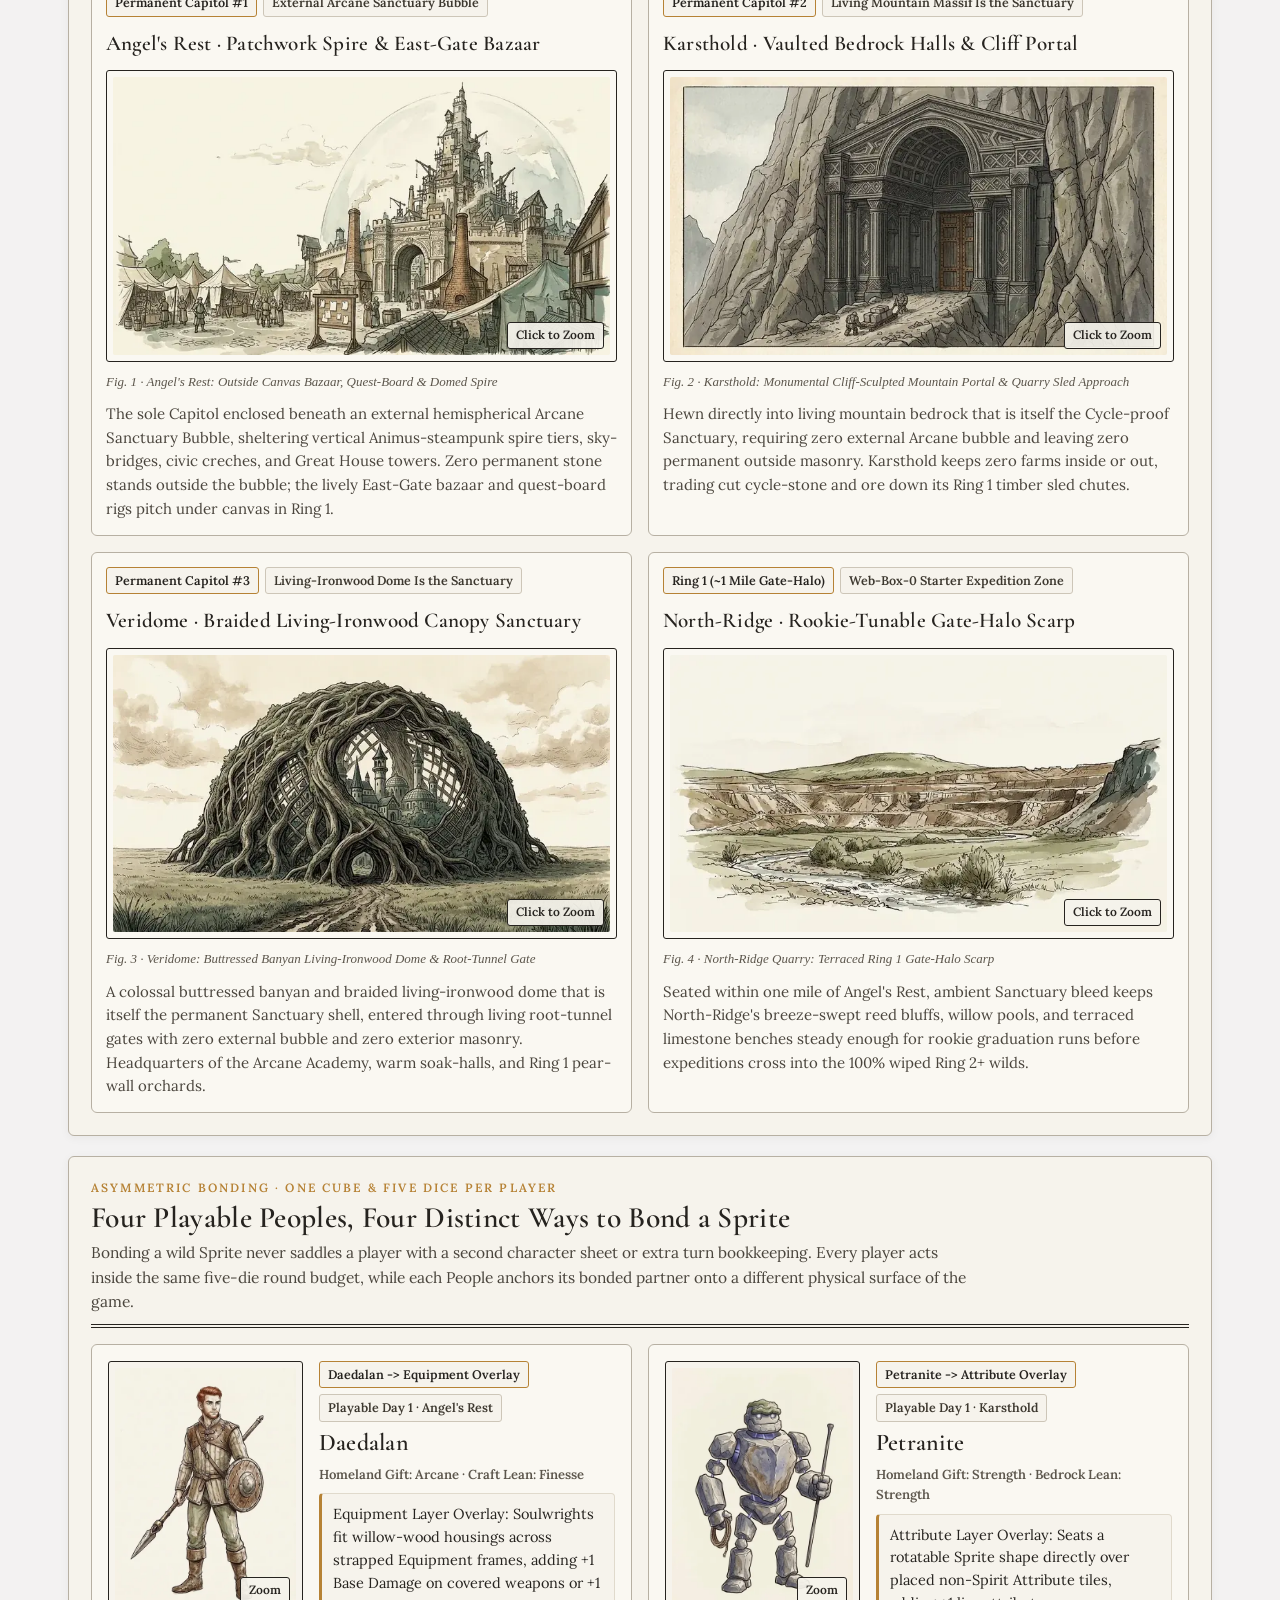
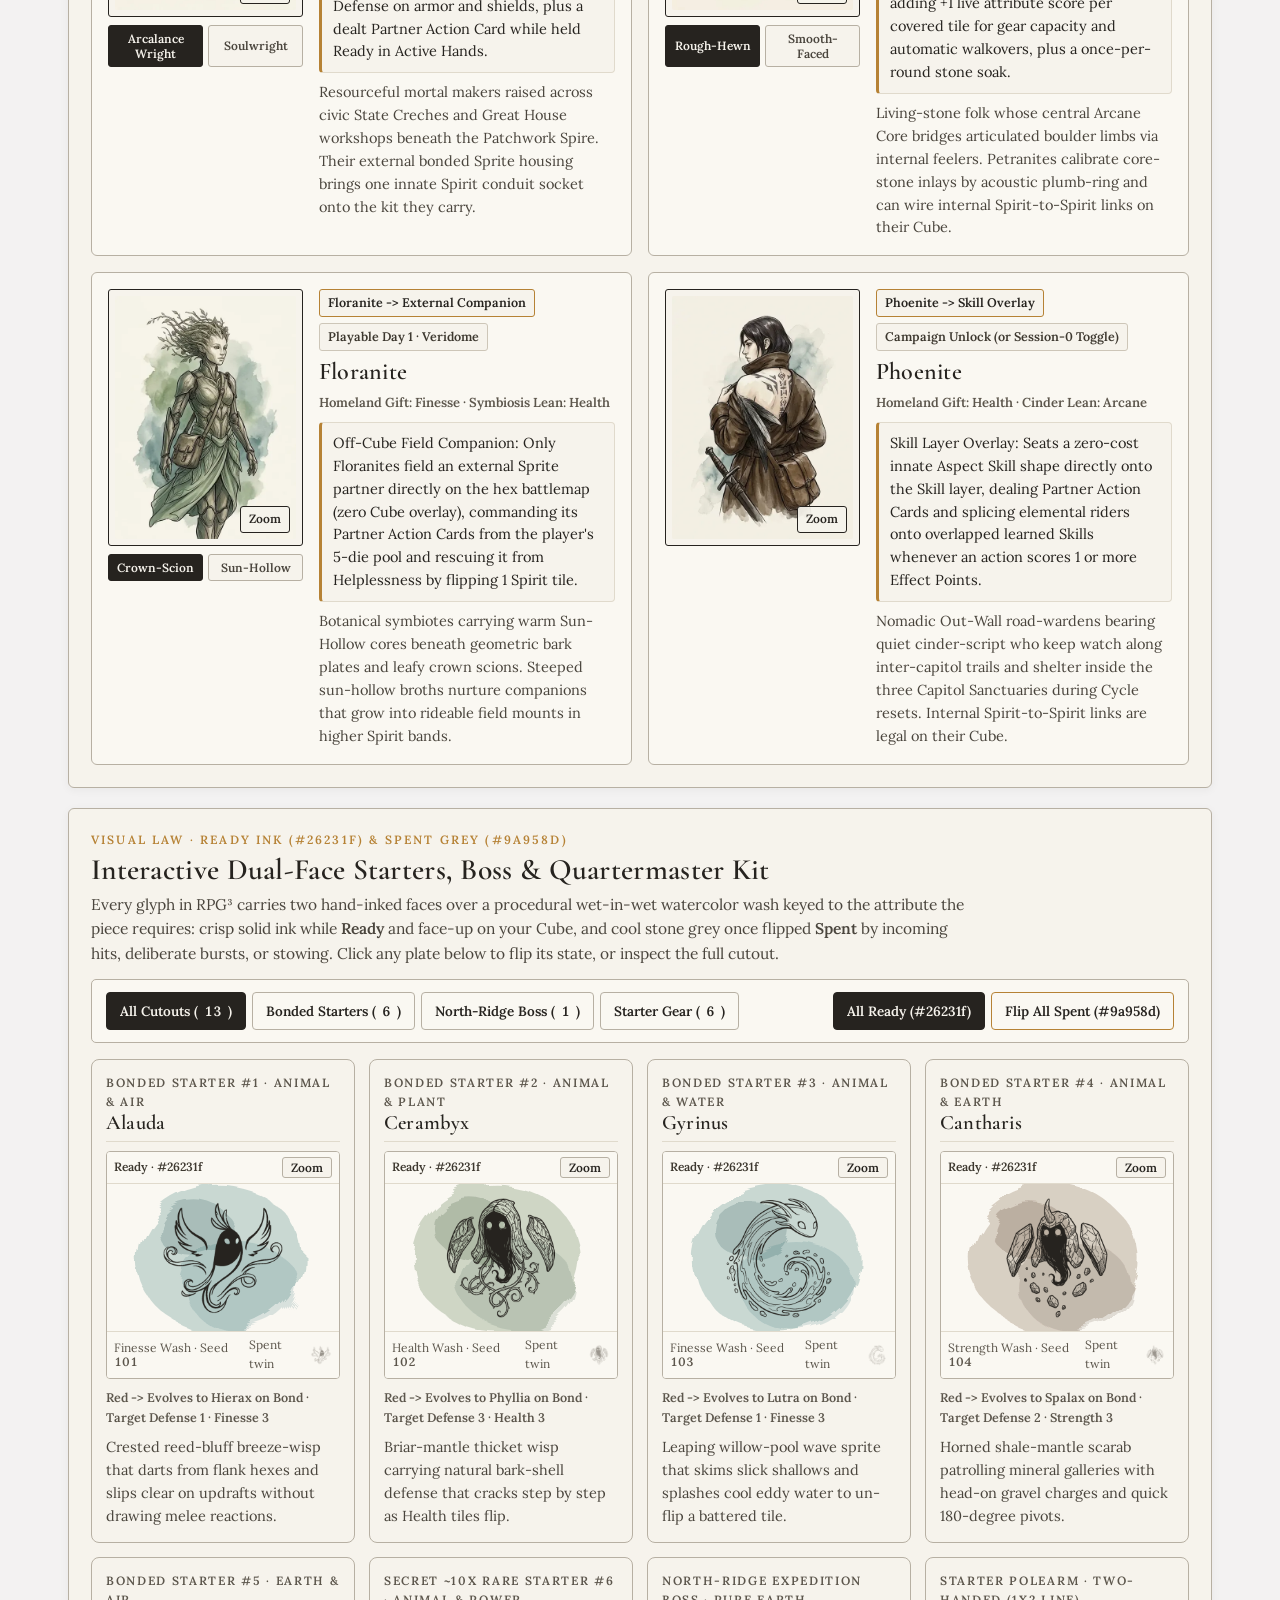
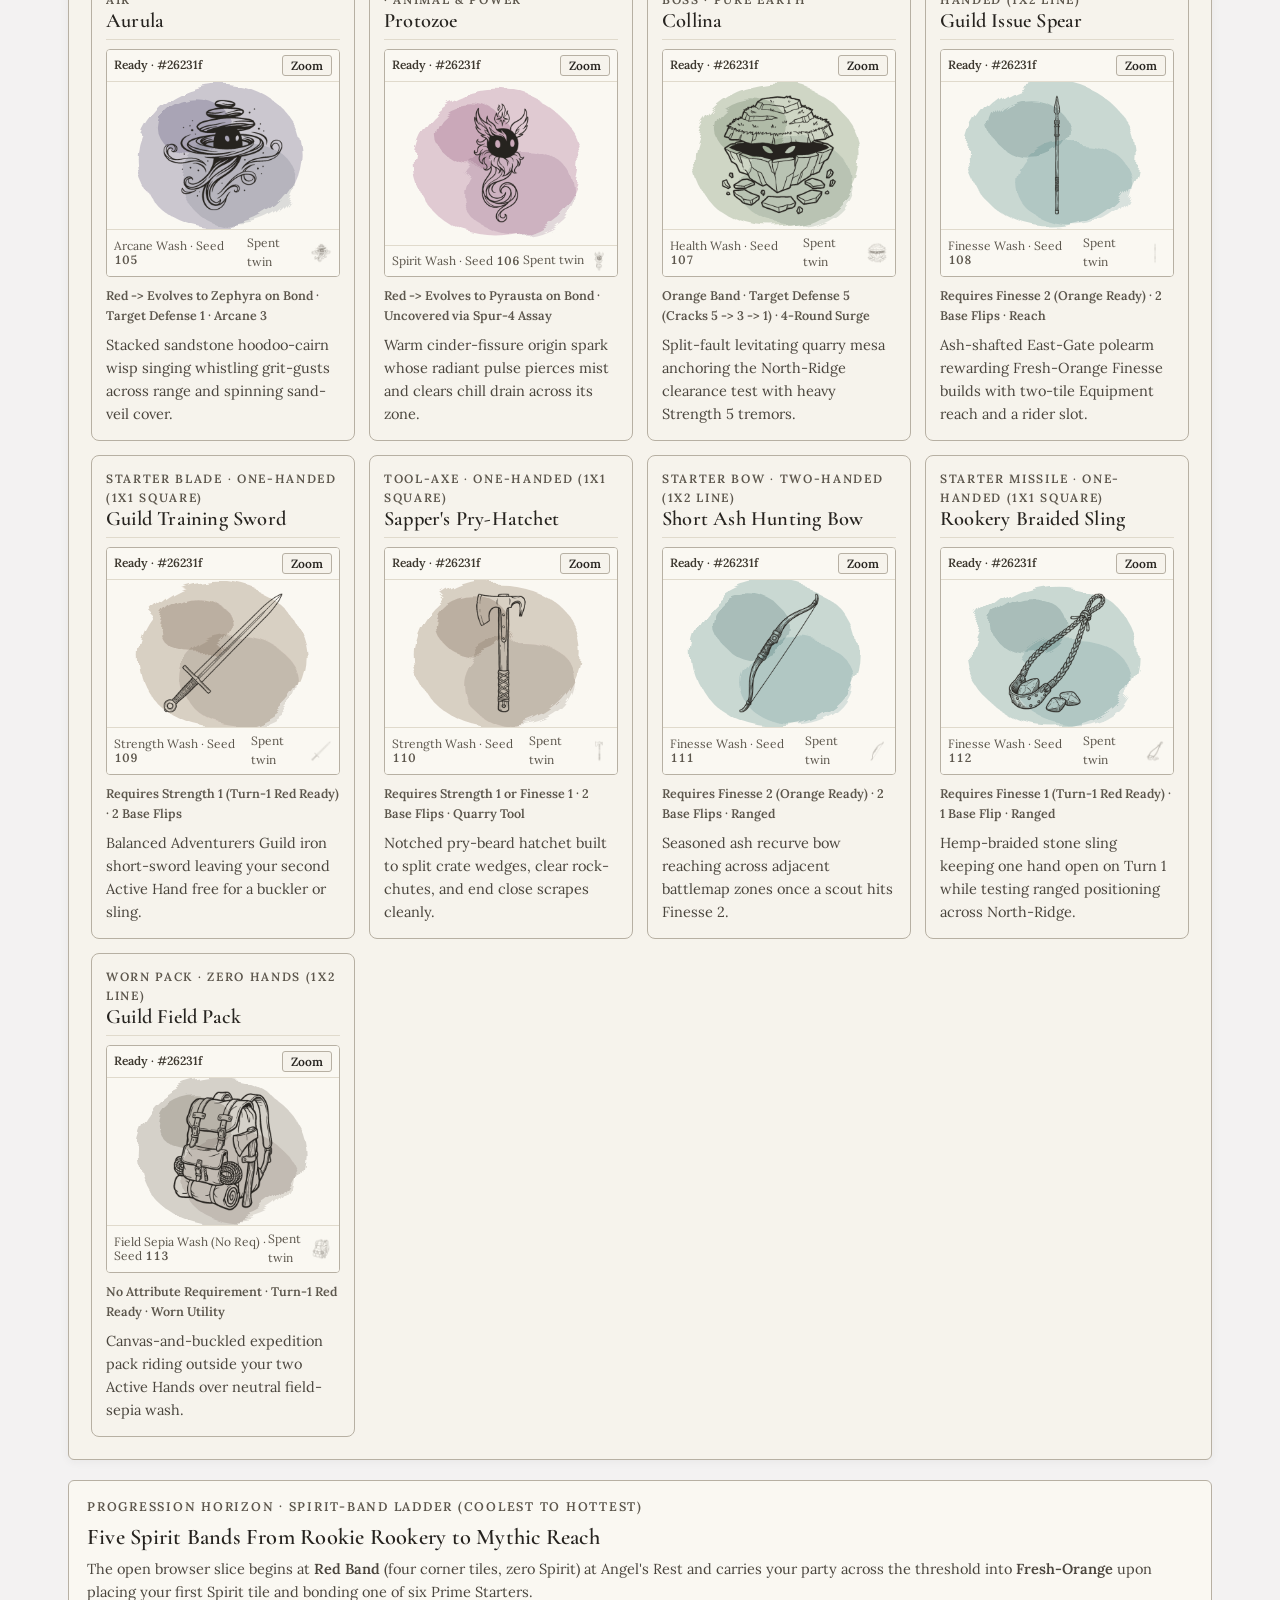
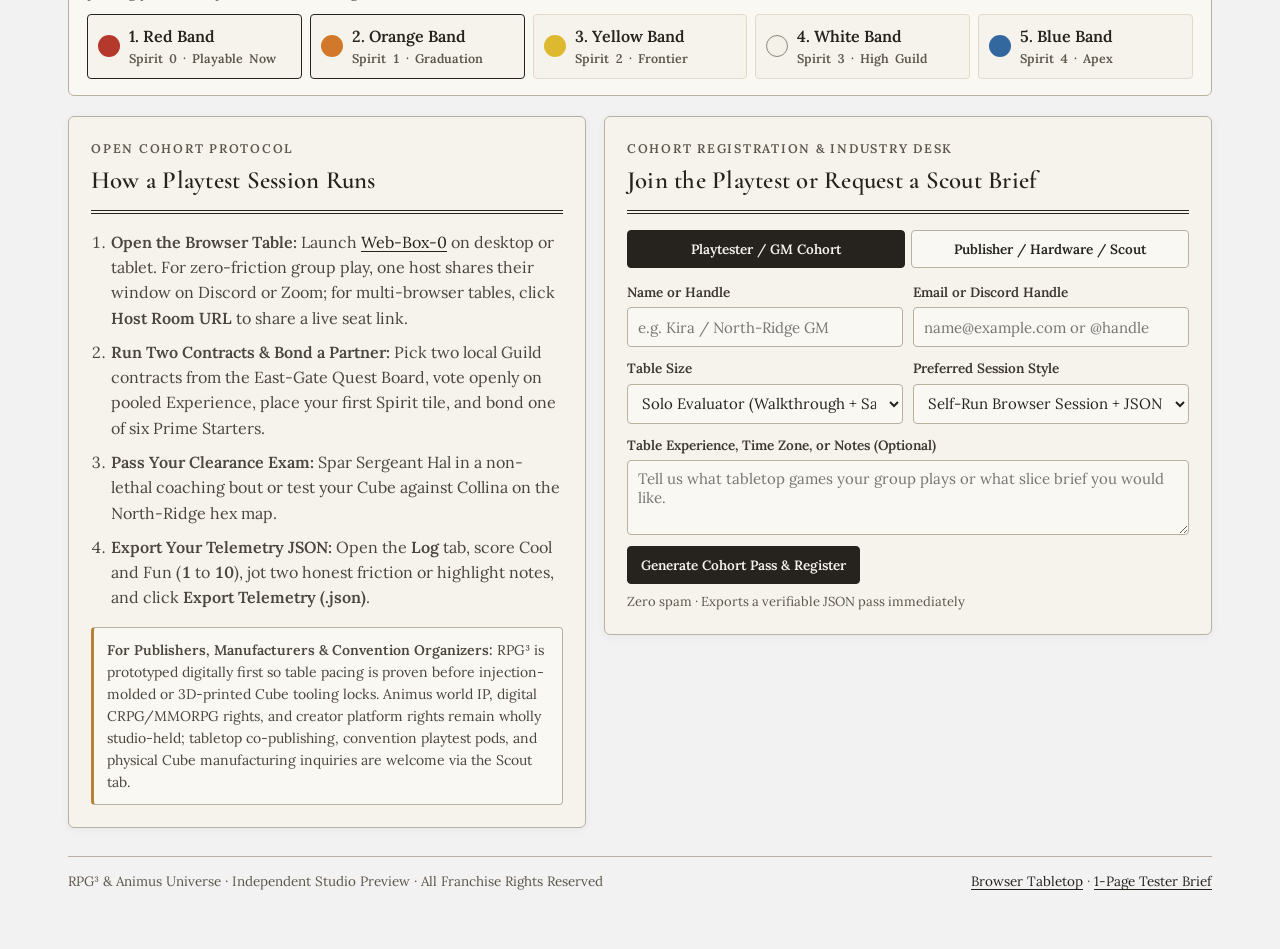
==== commit 705aed2d: "Update /join/ Playtest & Scout Funnel with C2 / LIP-5 Visual Plates & Dual-Face Gallery (Web-Box-0 v" ====
--- a/join/index.html
+++ b/join/index.html
@@ -6,7 +6,7 @@
   <title>RPG³ · Animus Tabletop RPG: Open Browser Playtest &amp; Scout Preview</title>
   <meta
     name="description"
-    content="Playtest RPG³ in your browser with zero download. Build on a five-layer 5x5 Cube where tiles are both your stats and your life, bond wild Sprites, and earn East-Gate clearance."
+    content="Playtest RPG³ in your browser with zero download. Build on a five-layer 5x5 Cube where tiles are both your stats and your life, explore the Three-Ring 7-Month Cycle, and bond wild Sprites across four Peoples."
   />
   <link rel="preconnect" href="https://fonts.googleapis.com" />
   <link rel="preconnect" href="https://fonts.gstatic.com" crossorigin />
@@ -16,12 +16,14 @@
   />
   <style>
     /* =========================================================================
-       RPG³ Public Playtest & Scout Funnel Stylesheet (docs/20_STYLE_CANON.md v1.12)
+       RPG³ Public Playtest & Scout Funnel Stylesheet (docs/20_STYLE_CANON.md v1.13)
        - Fonts: Cormorant Garamond (500, 600) + Lora (400, 500, 600 tnum, italic).
-       - Browser Floor: Body >= 15px, Secondary/Controls >= 13px, serif-only typography,
-         zero font-weight > 600, zero pure white fills, zero CSS gradients, zero emojis.
+       - Browser Floor: Body >= 15px (16px base), Secondary/Controls >= 12px (#5c564c),
+         serif-only typography, zero font-weight > 600, zero pure white fills,
+         zero CSS gradients, zero emojis.
        - Antique Gold (#b68235): stroke, rule, and small-caps ornament ONLY.
-       - Reserved Spirit-Band hexes: strictly confined to the labeled Band-Ladder box.
+       - Reserved Spirit-Band hexes (#b5382c #d2782a #ddb92f #f4f1e8 #33689e):
+         strictly confined to the labeled Band-Ladder diagram (Red -> Blue).
        ========================================================================= */
     :root {
       --paper-stock: #f6f3ec;
@@ -37,7 +39,6 @@
       --ink-secondary: #4a453d;
       --ink-field: #3d382f;
       --ink-flavor: #5c564c;
-      --ink-caption: #8b857a;
       --glyph-spent: #9a958d;
       --accent-gold-stroke: #b68235;
 
@@ -98,7 +99,9 @@
     button,
     input,
     select,
-    textarea {
+    textarea,
+    pre,
+    code {
       font-family: var(--font-body);
       font-size: 15px;
       color: var(--ink-primary);
@@ -111,7 +114,7 @@
     }
 
     .page-shell {
-      max-width: 1160px;
+      max-width: 1180px;
       margin: 0 auto;
       padding: 20px 18px 56px;
     }
@@ -145,6 +148,15 @@
       font-weight: 600;
     }
 
+    .kicker-gold {
+      display: block;
+      font-size: 12px;
+      text-transform: uppercase;
+      letter-spacing: 0.18em;
+      color: var(--accent-gold-stroke);
+      font-weight: 600;
+    }
+
     .brand-title {
       font-size: 1.55rem;
       line-height: 1.12;
@@ -153,7 +165,7 @@
     .nav-actions {
       display: flex;
       flex-wrap: wrap;
-      gap: 8px;
+      gap: 7px;
       align-items: center;
     }
 
@@ -162,9 +174,9 @@
       color: var(--ink-primary);
       border: 1px solid var(--frame-line);
       border-radius: 4px;
-      padding: 8px 14px;
-      min-height: 40px;
-      font-size: 14px;
+      padding: 7px 13px;
+      min-height: 38px;
+      font-size: 13.5px;
       font-weight: 600;
       text-decoration: none;
       cursor: pointer;
@@ -216,6 +228,28 @@
       margin: 10px 0 16px;
     }
 
+    .section-block {
+      background-color: var(--paper-stock);
+      border: 1px solid var(--frame-line);
+      border-radius: 6px;
+      padding: 22px;
+      margin-bottom: 20px;
+      box-shadow: 0 2px 10px rgba(38, 35, 31, 0.05);
+    }
+
+    .section-title {
+      font-size: 1.85rem;
+      line-height: 1.12;
+      margin-top: 3px;
+    }
+
+    .section-lead {
+      margin: 6px 0 0;
+      font-size: 15.5px;
+      color: var(--ink-secondary);
+      max-width: 88ch;
+    }
+
     /* Hero Split: Pitch + Interactive 5-Layer Cube Inspector */
     .hero-grid {
       display: grid;
@@ -249,8 +283,12 @@
       .hero-headline {
         font-size: 1.88rem;
       }
-      .paper-sheet {
+      .paper-sheet,
+      .section-block {
         padding: 16px;
+      }
+      .section-title {
+        font-size: 1.55rem;
       }
     }
 
@@ -358,7 +396,7 @@
     }
 
     .cube-socket {
-      background-color: rgba(246, 243, 236, 0.76);
+      background-color: rgba(246, 243, 236, 0.78);
       border: 1px dashed var(--grid-hairline);
       border-radius: 5px;
       padding: 2px;
@@ -467,6 +505,415 @@
       color: var(--ink-secondary);
     }
 
+    /* Tri-Capitol & Three-Ring Cycle Atlas */
+    .ring-explainer-grid {
+      display: grid;
+      grid-template-columns: repeat(3, 1fr);
+      gap: 12px;
+      margin-bottom: 18px;
+    }
+
+    @media (max-width: 860px) {
+      .ring-explainer-grid {
+        grid-template-columns: 1fr;
+      }
+    }
+
+    .ring-card {
+      background-color: var(--plate-mat);
+      border: 1px solid var(--frame-line);
+      border-top: 2.5px solid var(--ink-primary);
+      border-radius: 5px;
+      padding: 14px 15px;
+    }
+
+    .ring-card h3 {
+      font-size: 1.25rem;
+      margin: 2px 0 6px;
+    }
+
+    .ring-card p {
+      margin: 0;
+      font-size: 15px;
+      color: var(--ink-secondary);
+    }
+
+    .vista-grid {
+      display: grid;
+      grid-template-columns: repeat(2, 1fr);
+      gap: 16px;
+    }
+
+    @media (max-width: 820px) {
+      .vista-grid {
+        grid-template-columns: 1fr;
+      }
+    }
+
+    /* 20 §9.4 Framed Plate: 1px solid #26231f frame with 6px #faf8f2 mat */
+    .framed-vista-card {
+      background-color: var(--plate-mat);
+      border: 1px solid var(--frame-line);
+      border-radius: 6px;
+      padding: 14px;
+      display: flex;
+      flex-direction: column;
+      gap: 10px;
+    }
+
+    .canon-plate-frame {
+      border: 1px solid var(--ink-primary);
+      background-color: var(--plate-mat);
+      padding: 6px;
+      border-radius: 3px;
+      cursor: zoom-in;
+      position: relative;
+      overflow: hidden;
+    }
+
+    .canon-plate-frame img {
+      display: block;
+      width: 100%;
+      height: auto;
+      aspect-ratio: 720 / 402;
+      object-fit: cover;
+      border-radius: 2px;
+    }
+
+    .zoom-chip {
+      position: absolute;
+      right: 12px;
+      bottom: 12px;
+      background-color: rgba(246, 243, 236, 0.92);
+      color: var(--ink-primary);
+      border: 1px solid var(--ink-primary);
+      border-radius: 3px;
+      padding: 3px 8px;
+      font-size: 12px;
+      font-weight: 600;
+      pointer-events: none;
+    }
+
+    .plate-fig-caption {
+      font-style: italic;
+      font-size: 13px;
+      color: var(--ink-flavor);
+      margin: 0;
+    }
+
+    .vista-card-title {
+      font-size: 1.32rem;
+      margin: 0;
+    }
+
+    .vista-card-body {
+      margin: 0;
+      font-size: 15px;
+      color: var(--ink-secondary);
+    }
+
+    .sanctuary-tag-row {
+      display: flex;
+      flex-wrap: wrap;
+      gap: 6px;
+      align-items: center;
+    }
+
+    .meta-tag {
+      background-color: var(--paper-stock);
+      border: 1px solid var(--grid-hairline);
+      border-radius: 3px;
+      padding: 3px 8px;
+      font-size: 12.5px;
+      font-weight: 600;
+      color: var(--ink-field);
+    }
+
+    .meta-tag-gold {
+      border-color: var(--accent-gold-stroke);
+      color: var(--ink-primary);
+    }
+
+    /* Four Playable Races & Asymmetric Bond Surfaces */
+    .races-grid {
+      display: grid;
+      grid-template-columns: repeat(2, 1fr);
+      gap: 16px;
+      margin-top: 14px;
+    }
+
+    @media (max-width: 900px) {
+      .races-grid {
+        grid-template-columns: 1fr;
+      }
+    }
+
+    .race-card {
+      background-color: var(--plate-mat);
+      border: 1px solid var(--frame-line);
+      border-radius: 6px;
+      padding: 16px;
+      display: grid;
+      grid-template-columns: 195px 1fr;
+      gap: 16px;
+      align-items: start;
+    }
+
+    @media (max-width: 580px) {
+      .race-card {
+        grid-template-columns: 1fr;
+      }
+    }
+
+    .portrait-column {
+      display: flex;
+      flex-direction: column;
+      gap: 8px;
+    }
+
+    .canon-portrait-frame {
+      border: 1px solid var(--ink-primary);
+      background-color: var(--paper-stock);
+      padding: 6px;
+      border-radius: 3px;
+      cursor: zoom-in;
+      position: relative;
+    }
+
+    .canon-portrait-frame img {
+      display: block;
+      width: 100%;
+      height: auto;
+      aspect-ratio: 538 / 720;
+      object-fit: cover;
+      border-radius: 2px;
+    }
+
+    .portrait-switch-row {
+      display: flex;
+      gap: 5px;
+    }
+
+    .portrait-switch-btn {
+      flex: 1;
+      background-color: var(--paper-stock);
+      border: 1px solid var(--frame-line);
+      border-radius: 3px;
+      padding: 5px 6px;
+      font-size: 12px;
+      font-weight: 600;
+      color: var(--ink-secondary);
+      cursor: pointer;
+      text-align: center;
+    }
+
+    .portrait-switch-btn.is-active {
+      background-color: var(--ink-primary);
+      color: var(--paper-stock);
+      border-color: var(--ink-primary);
+    }
+
+    .race-content {
+      display: flex;
+      flex-direction: column;
+      gap: 8px;
+    }
+
+    .race-title {
+      font-size: 1.5rem;
+      line-height: 1.1;
+    }
+
+    .bond-callout {
+      background-color: var(--paper-stock);
+      border: 1px solid var(--inner-rule);
+      border-left: 3px solid var(--accent-gold-stroke);
+      border-radius: 4px;
+      padding: 9px 11px;
+      font-size: 14.5px;
+      color: var(--ink-primary);
+    }
+
+    /* Interactive Dual-Face Cutout Gallery */
+    .gallery-toolbar {
+      display: flex;
+      flex-wrap: wrap;
+      justify-content: space-between;
+      align-items: center;
+      gap: 10px;
+      background-color: var(--plate-mat);
+      border: 1px solid var(--frame-line);
+      border-radius: 5px;
+      padding: 12px 14px;
+      margin: 14px 0 16px;
+    }
+
+    .filter-pill-group {
+      display: flex;
+      flex-wrap: wrap;
+      gap: 6px;
+      align-items: center;
+    }
+
+    .cutout-grid {
+      display: grid;
+      grid-template-columns: repeat(auto-fill, minmax(248px, 1fr));
+      gap: 14px;
+    }
+
+    .cutout-card {
+      background-color: var(--paper-stock);
+      border: 1px solid var(--frame-line);
+      border-radius: 8px;
+      padding: 14px;
+      display: flex;
+      flex-direction: column;
+      gap: 9px;
+    }
+
+    .cutout-card-head {
+      display: flex;
+      justify-content: space-between;
+      align-items: baseline;
+      gap: 6px;
+      border-bottom: 1px solid var(--inner-rule);
+      padding-bottom: 6px;
+    }
+
+    .cutout-name {
+      font-size: 1.28rem;
+      line-height: 1.12;
+    }
+
+    /* 20 §4.1 & §5 Plate: 1px solid #b7b0a3, procedural watercolor wash strictly behind glyph, never under text */
+    .cutout-wash-plate {
+      position: relative;
+      height: 228px;
+      background-color: var(--plate-mat);
+      border: 1px solid var(--frame-line);
+      border-radius: 4px;
+      overflow: hidden;
+      cursor: pointer;
+      display: flex;
+      flex-direction: column;
+      justify-content: space-between;
+      user-select: none;
+    }
+
+    .cutout-wash-plate:hover {
+      border-color: var(--ink-primary);
+    }
+
+    .cutout-art-stage {
+      position: relative;
+      flex: 1;
+      display: flex;
+      align-items: center;
+      justify-content: center;
+      overflow: hidden;
+    }
+
+    .cutout-wash-svg {
+      position: absolute;
+      inset: 0;
+      width: 100%;
+      height: 100%;
+      pointer-events: none;
+      transition: opacity 0.18s ease;
+    }
+
+    .cutout-wash-plate.is-spent .cutout-wash-svg {
+      opacity: 0.42;
+    }
+
+    .cutout-main-img {
+      position: relative;
+      z-index: 2;
+      width: 138px;
+      height: 138px;
+      object-fit: contain;
+      transition: transform 0.16s ease;
+    }
+
+    .cutout-wash-plate.is-spent .cutout-main-img {
+      transform: scale(0.92);
+    }
+
+    .plate-top-strip {
+      position: relative;
+      z-index: 3;
+      display: flex;
+      justify-content: space-between;
+      align-items: center;
+      padding: 5px 7px;
+      background-color: var(--plate-mat);
+      border-bottom: 1px solid var(--inner-rule);
+    }
+
+    .plate-face-pill {
+      font-size: 12px;
+      font-weight: 600;
+      color: var(--ink-field);
+    }
+
+    .plate-zoom-btn {
+      background-color: var(--paper-stock);
+      border: 1px solid var(--frame-line);
+      border-radius: 3px;
+      padding: 2px 8px;
+      font-size: 12px;
+      font-weight: 600;
+      color: var(--ink-primary);
+      cursor: zoom-in;
+    }
+
+    .plate-zoom-btn:hover {
+      background-color: var(--tile-stone);
+      border-color: var(--ink-primary);
+    }
+
+    .plate-bottom-bar {
+      position: relative;
+      z-index: 3;
+      background-color: var(--plate-mat);
+      border-top: 1px solid var(--inner-rule);
+      padding: 4px 7px;
+      display: flex;
+      justify-content: space-between;
+      align-items: center;
+      pointer-events: none;
+    }
+
+    .plate-corner-note {
+      font-size: 12px;
+      line-height: 1.15;
+      color: var(--ink-flavor);
+    }
+
+    .plate-twin-wrap {
+      display: inline-flex;
+      align-items: center;
+      gap: 4px;
+    }
+
+    .plate-twin-img {
+      width: 22px;
+      height: 22px;
+      object-fit: contain;
+    }
+
+    .cutout-meta-line {
+      font-size: 12.5px;
+      color: var(--ink-flavor);
+      font-weight: 600;
+    }
+
+    .cutout-desc {
+      margin: 0;
+      font-size: 14.5px;
+      color: var(--ink-secondary);
+    }
+
     /* Labeled Spirit-Band Ladder Reference Box (20 §9.4 — ONLY legal home for band hexes) */
     .band-ladder-section {
       background-color: var(--plate-mat);
@@ -613,9 +1060,71 @@
       border-radius: 4px;
       padding: 9px 11px;
       font-size: 13px;
+      font-variant-numeric: tabular-nums;
       overflow-x: auto;
       white-space: pre-wrap;
       margin: 8px 0;
+    }
+
+    /* Click-to-Zoom Lightbox Modal */
+    .lightbox-backdrop {
+      position: fixed;
+      inset: 0;
+      z-index: 999;
+      background-color: rgba(38, 35, 31, 0.78);
+      display: none;
+      align-items: center;
+      justify-content: center;
+      padding: 18px;
+    }
+
+    .lightbox-backdrop.is-open {
+      display: flex;
+    }
+
+    .lightbox-dialog {
+      background-color: var(--paper-stock);
+      border: 1.5px solid var(--ink-primary);
+      border-radius: 6px;
+      max-width: 780px;
+      width: 100%;
+      max-height: 92vh;
+      overflow-y: auto;
+      padding: 18px;
+      box-shadow: 0 12px 36px rgba(38, 35, 31, 0.35);
+    }
+
+    .lightbox-head {
+      display: flex;
+      justify-content: space-between;
+      align-items: center;
+      gap: 12px;
+      padding-bottom: 10px;
+      border-bottom: 1px solid var(--inner-rule);
+      margin-bottom: 12px;
+    }
+
+    .lightbox-stage {
+      background-color: var(--plate-mat);
+      border: 1px solid var(--ink-primary);
+      padding: 8px;
+      border-radius: 4px;
+      display: flex;
+      align-items: center;
+      justify-content: center;
+      min-height: 280px;
+      position: relative;
+      overflow: hidden;
+    }
+
+    .lightbox-stage img {
+      position: relative;
+      z-index: 2;
+      max-width: 100%;
+      max-height: 62vh;
+      height: auto;
+      display: block;
+      border-radius: 2px;
     }
 
     .site-footer {
@@ -632,12 +1141,16 @@
   </style>
 </head>
 <body>
-  <!-- Hidden SVG Filter Definition: 20 §5 Organic Watercolor Wash (seed=17 recorded, behind Cube plate only, never under text) -->
+  <!-- Hidden SVG Filter Definition: 20 §5 Organic Watercolor Wash (seed=17 recorded behind Cube plate; seeds 101..113 recorded per cutout plate) -->
   <svg width="0" height="0" style="position: absolute" aria-hidden="true">
     <defs>
-      <filter id="rpg3-watercolor-wash" x="-10%" y="-10%" width="120%" height="120%">
-        <feTurbulence type="fractalNoise" baseFrequency="0.035" numOctaves="3" seed="17" result="noise" />
-        <feDisplacementMap in="SourceGraphic" in2="noise" scale="14" xChannelSelector="R" yChannelSelector="G" />
+      <filter id="rpg3-watercolor-wash" x="-30%" y="-30%" width="160%" height="160%">
+        <feTurbulence type="fractalNoise" baseFrequency="0.014 0.026" numOctaves="3" seed="17" result="noise" />
+        <feDisplacementMap in="SourceGraphic" in2="noise" scale="24" />
+      </filter>
+      <filter id="wash-lightbox" x="-30%" y="-30%" width="160%" height="160%">
+        <feTurbulence type="fractalNoise" baseFrequency="0.018 0.03" numOctaves="3" seed="199" result="n" />
+        <feDisplacementMap in="SourceGraphic" in2="n" scale="22" />
       </filter>
     </defs>
   </svg>
@@ -647,12 +1160,15 @@
     <header class="top-bar">
       <div class="brand-lockup">
         <span class="kicker">ANIMUS TABLETOP RPG · OPEN DIGITAL PLAYTEST</span>
-        <h1 class="brand-title">RPG³ · Angel's Rest &amp; North-Ridge</h1>
+        <h1 class="brand-title">RPG³ · Angel's Rest &amp; The Shifting Wilds</h1>
       </div>
       <nav class="nav-actions" aria-label="Primary Playtest Navigation">
         <a class="btn-canon btn-canon-ink" href="https://anima7ed.github.io/rpg-cubed-playtest/">
           Launch Browser Tabletop
         </a>
+        <a class="btn-canon" href="#world-rings">Three-Ring World</a>
+        <a class="btn-canon" href="#four-peoples">Four Peoples</a>
+        <a class="btn-canon" href="#dual-face-gallery">Dual-Face Art</a>
         <a class="btn-canon" href="https://anima7ed.github.io/rpg-cubed-playtest/M5_TESTER_BRIEF.md">
           1-Page Tester Brief
         </a>
@@ -690,11 +1206,11 @@
             <div class="fact-lbl">Spatial Cube Layers per Seat</div>
           </div>
           <div class="fact-cell">
-            <div class="fact-val tnum">113</div>
-            <div class="fact-lbl">Playable Starter Action Cards</div>
+            <div class="fact-val tnum">180 Species</div>
+            <div class="fact-lbl">88 Asymmetrical Sprite Families</div>
           </div>
           <div class="fact-cell">
-            <div class="fact-val tnum">60–90 min</div>
+            <div class="fact-val tnum">60 to 90 min</div>
             <div class="fact-lbl">East-Gate Rookery First Run</div>
           </div>
         </div>
@@ -716,12 +1232,12 @@
         <div class="cube-stage">
           <!-- Watercolor wash strictly behind glyph/grid plate (seed=17), never under prose -->
           <svg class="cube-wash-bg" viewBox="0 0 360 360" preserveAspectRatio="none" aria-hidden="true">
-            <g filter="url(#rpg3-watercolor-wash)" opacity="0.16">
-              <circle cx="72" cy="70" r="64" fill="#57754c" />
-              <circle cx="288" cy="72" r="64" fill="#7a5a3a" />
-              <circle cx="74" cy="286" r="64" fill="#3f7d7a" />
-              <circle cx="286" cy="288" r="64" fill="#453a6e" />
-              <circle cx="180" cy="178" r="52" fill="#96487a" />
+            <g filter="url(#rpg3-watercolor-wash)">
+              <ellipse cx="76" cy="72" rx="68" ry="60" fill="#57754c" opacity="0.22" />
+              <ellipse cx="284" cy="74" rx="68" ry="60" fill="#7a5a3a" opacity="0.22" />
+              <ellipse cx="78" cy="284" rx="68" ry="60" fill="#3f7d7a" opacity="0.22" />
+              <ellipse cx="282" cy="286" rx="68" ry="60" fill="#453a6e" opacity="0.22" />
+              <ellipse cx="180" cy="178" rx="54" ry="48" fill="#96487a" opacity="0.21" />
             </g>
           </svg>
 
@@ -733,7 +1249,7 @@
             Target Defense: <span class="tnum" id="readout-def">2</span>
           </div>
           <div class="scalar-pill">
-            Strength Scalar: <span class="tnum" id="readout-str">3</span>
+            Strength Score: <span class="tnum" id="readout-str">3</span>
           </div>
           <div class="scalar-pill">
             Live Tiles: <span class="tnum" id="readout-life">6 / 6</span>
@@ -776,24 +1292,130 @@
         <span class="kicker">LIVING FRONTIER</span>
         <h3>Sprites, Field Forges &amp; Four Peoples</h3>
         <p>
-          Wild Sprites run on the same five-layer Cube law as players. Leave a defeated Sprite
+          Wild Sprites run on the same five-layer Cube rules as players. Leave a defeated Sprite
           helpless to open a bonding rite, or strike a <span class="tnum">1</span>-die Finishing
-          Blow to harvest crystal charge, ignite a field-forge glow, and trigger four rounds of
+          Blow to gather crystal charge, ignite a field-forge glow, and open four rounds of
           rapid North-Ridge harvesting.
         </p>
       </article>
     </section>
 
+    <!-- ==================== TRI-CAPITOL SANCTUARIES & THREE-RING CYCLE ==================== -->
+    <section id="world-rings" class="section-block" aria-label="Tri-Capitol Sanctuaries and Three-Ring Cycle">
+      <span class="kicker-gold">WORLD OF ANIMUS · THREE-RING 7-MONTH CYCLE ECOLOGY</span>
+      <h2 class="section-title">Three Permanent Capitols in a World Remade Every Seven Months</h2>
+      <p class="section-lead">
+        Across Animus, a planetary <strong>7-Month Cycle</strong> sweeps the wild frontier clean and
+        reseeds its terrain, resources, and Sprite territories. Civilization endures inside three
+        distinct Capitol Sanctuaries, steps out into a rookie-friendly one-mile Gate-Halo, and
+        mounts fresh expeditions into the remade outer wilds every season.
+      </p>
+      <hr class="double-rule" />
+
+      <div class="ring-explainer-grid">
+        <article class="ring-card">
+          <span class="kicker">INNER CORE · PERMANENT</span>
+          <h3>Three Sanctuary Shells</h3>
+          <p>
+            <strong>Angel's Rest</strong> is the sole Capitol sheltered beneath an external
+            hemispherical <strong>Arcane Sanctuary Bubble</strong>. By contrast,
+            <strong>Karsthold</strong>'s living mountain massif and <strong>Veridome</strong>'s
+            braided living-ironwood dome <strong>are themselves</strong> the Cycle-proof Sanctuaries,
+            with zero external bubbles and zero permanent stone outside their gates.
+          </p>
+        </article>
+
+        <article class="ring-card">
+          <span class="kicker">RING 1 · ~1 MILE GATE-HALO</span>
+          <h3>Rookie-Tunable Foothills</h3>
+          <p>
+            Ambient Sanctuary aspect bleed keeps the first mile outside each Capitol gate steady and
+            readable for new Red and Fresh-Orange crews. After each reset, Land-Rush teams re-stake
+            canvas bazaars, timber sled chutes, quarry rigs, and sunny pear-wall orchards across the
+            local halo.
+          </p>
+        </article>
+
+        <article class="ring-card">
+          <span class="kicker">RING 2+ · OUTER EXPEDITION WILDS</span>
+          <h3>100% Wiped &amp; Re-Seeded</h3>
+          <p>
+            Beyond one mile, every seven months wipes <span class="tnum">100%</span> of roads,
+            quarries, and camps clean, repopulating crags, washes, and Cycle-surviving shallow ruins
+            from the <span class="tnum">180</span>-species wild catalog. Yesterday's safe trail is
+            tomorrow's untamed territory.
+          </p>
+        </article>
+      </div>
+
+      <div class="vista-grid" id="vista-gallery"></div>
+    </section>
+
+    <!-- ==================== FOUR PLAYABLE PEOPLES & ASYMMETRIC BONDS ==================== -->
+    <section id="four-peoples" class="section-block" aria-label="Four Playable Peoples and Bond Surfaces">
+      <span class="kicker-gold">ASYMMETRIC BONDING · ONE CUBE &amp; FIVE DICE PER PLAYER</span>
+      <h2 class="section-title">Four Playable Peoples, Four Distinct Ways to Bond a Sprite</h2>
+      <p class="section-lead">
+        Bonding a wild Sprite never saddles a player with a second character sheet or extra turn
+        bookkeeping. Every player acts inside the same five-die round budget, while each People
+        anchors its bonded partner onto a different physical surface of the game.
+      </p>
+      <hr class="double-rule" />
+
+      <div class="races-grid" id="races-gallery"></div>
+    </section>
+
+    <!-- ==================== INTERACTIVE DUAL-FACE CUTOUT GALLERY ==================== -->
+    <section id="dual-face-gallery" class="section-block" aria-label="Interactive Dual-Face Ready and Spent Art">
+      <span class="kicker-gold">VISUAL LAW · READY INK (#26231F) &amp; SPENT GREY (#9A958D)</span>
+      <h2 class="section-title">Interactive Dual-Face Starters, Boss &amp; Quartermaster Kit</h2>
+      <p class="section-lead">
+        Every glyph in RPG³ carries two hand-inked faces over a procedural wet-in-wet watercolor
+        wash keyed to the attribute the piece requires: crisp solid ink while <strong>Ready</strong>
+        and face-up on your Cube, and cool stone grey once flipped <strong>Spent</strong> by incoming
+        hits, deliberate bursts, or stowing. Click any plate below to flip its state, or inspect the
+        full cutout.
+      </p>
+
+      <div class="gallery-toolbar">
+        <div class="filter-pill-group" role="group" aria-label="Shelf Category Filter">
+          <button type="button" class="btn-canon is-active" data-shelf="all">
+            All Cutouts (<span class="tnum">13</span>)
+          </button>
+          <button type="button" class="btn-canon" data-shelf="starter">
+            Bonded Starters (<span class="tnum">6</span>)
+          </button>
+          <button type="button" class="btn-canon" data-shelf="boss">
+            North-Ridge Boss (<span class="tnum">1</span>)
+          </button>
+          <button type="button" class="btn-canon" data-shelf="gear">
+            Starter Gear (<span class="tnum">6</span>)
+          </button>
+        </div>
+
+        <div class="filter-pill-group" role="group" aria-label="Global Ready or Spent Toggle">
+          <button type="button" id="btn-all-ready" class="btn-canon btn-canon-ink">
+            All Ready (#26231f)
+          </button>
+          <button type="button" id="btn-all-spent" class="btn-canon btn-canon-gold-outline">
+            Flip All Spent (#9a958d)
+          </button>
+        </div>
+      </div>
+
+      <div class="cutout-grid" id="cutout-gallery-grid"></div>
+    </section>
+
     <!-- ==================== LABELED SPIRIT-BAND LADDER (20 §9.4) ==================== -->
     <section class="band-ladder-section" aria-label="Spirit-Band Progression Ladder">
-      <span class="kicker">PROGRESSION HORIZON · SPIRIT-BAND LADDER</span>
+      <span class="kicker">PROGRESSION HORIZON · SPIRIT-BAND LADDER (COOLEST TO HOTTEST)</span>
       <h2 style="font-size: 1.4rem; margin-top: 2px">
         Five Spirit Bands From Rookie Rookery to Mythic Reach
       </h2>
       <p style="margin: 4px 0 0; font-size: 14.5px; color: var(--ink-secondary)">
         The open browser slice begins at <strong>Red Band</strong> (four corner tiles, zero Spirit)
         at Angel's Rest and carries your party across the threshold into <strong>Fresh-Orange</strong>
-        upon placing your first Spirit tile and bonding a Prime Starter.
+        upon placing your first Spirit tile and bonding one of six Prime Starters.
       </p>
 
       <div class="band-ladder-steps">
@@ -1006,20 +1628,58 @@
     </footer>
   </div>
 
+  <!-- ==================== CLICK-TO-ZOOM LIGHTBOX MODAL ==================== -->
+  <div id="canon-lightbox" class="lightbox-backdrop" role="dialog" aria-modal="true" aria-labelledby="lightbox-title">
+    <div class="lightbox-dialog">
+      <div class="lightbox-head">
+        <div>
+          <span class="kicker" id="lightbox-kicker">PLATE INSPECTION</span>
+          <h3 id="lightbox-title" style="font-size: 1.4rem">Plate Title</h3>
+        </div>
+        <div style="display: flex; gap: 8px; align-items: center">
+          <button type="button" id="lightbox-flip-btn" class="btn-canon btn-canon-gold-outline" style="display: none">
+            Toggle Ready / Spent
+          </button>
+          <button type="button" id="lightbox-close-btn" class="btn-canon btn-canon-ink">
+            Close (Esc)
+          </button>
+        </div>
+      </div>
+      <div id="lightbox-stage" class="lightbox-stage">
+        <svg id="lightbox-wash-svg" class="cutout-wash-svg" viewBox="0 0 210 222" preserveAspectRatio="xMidYMid slice" style="display: none" aria-hidden="true"></svg>
+        <img id="lightbox-img" src="" alt="" />
+      </div>
+      <p id="lightbox-caption" style="margin: 10px 0 0; font-size: 14.5px; color: var(--ink-secondary)"></p>
+    </div>
+  </div>
+
+  <script>
+    window.RPG3_LANDING_ASSETS = {"vistas":{"angels_rest_unified_bazaar_gate":"[data-uri]","karsthold_exterior_gate":"[data-uri]","veridome_exterior_dome":"[data-uri]","north_ridge_quarry_scarp":"[data-uri]